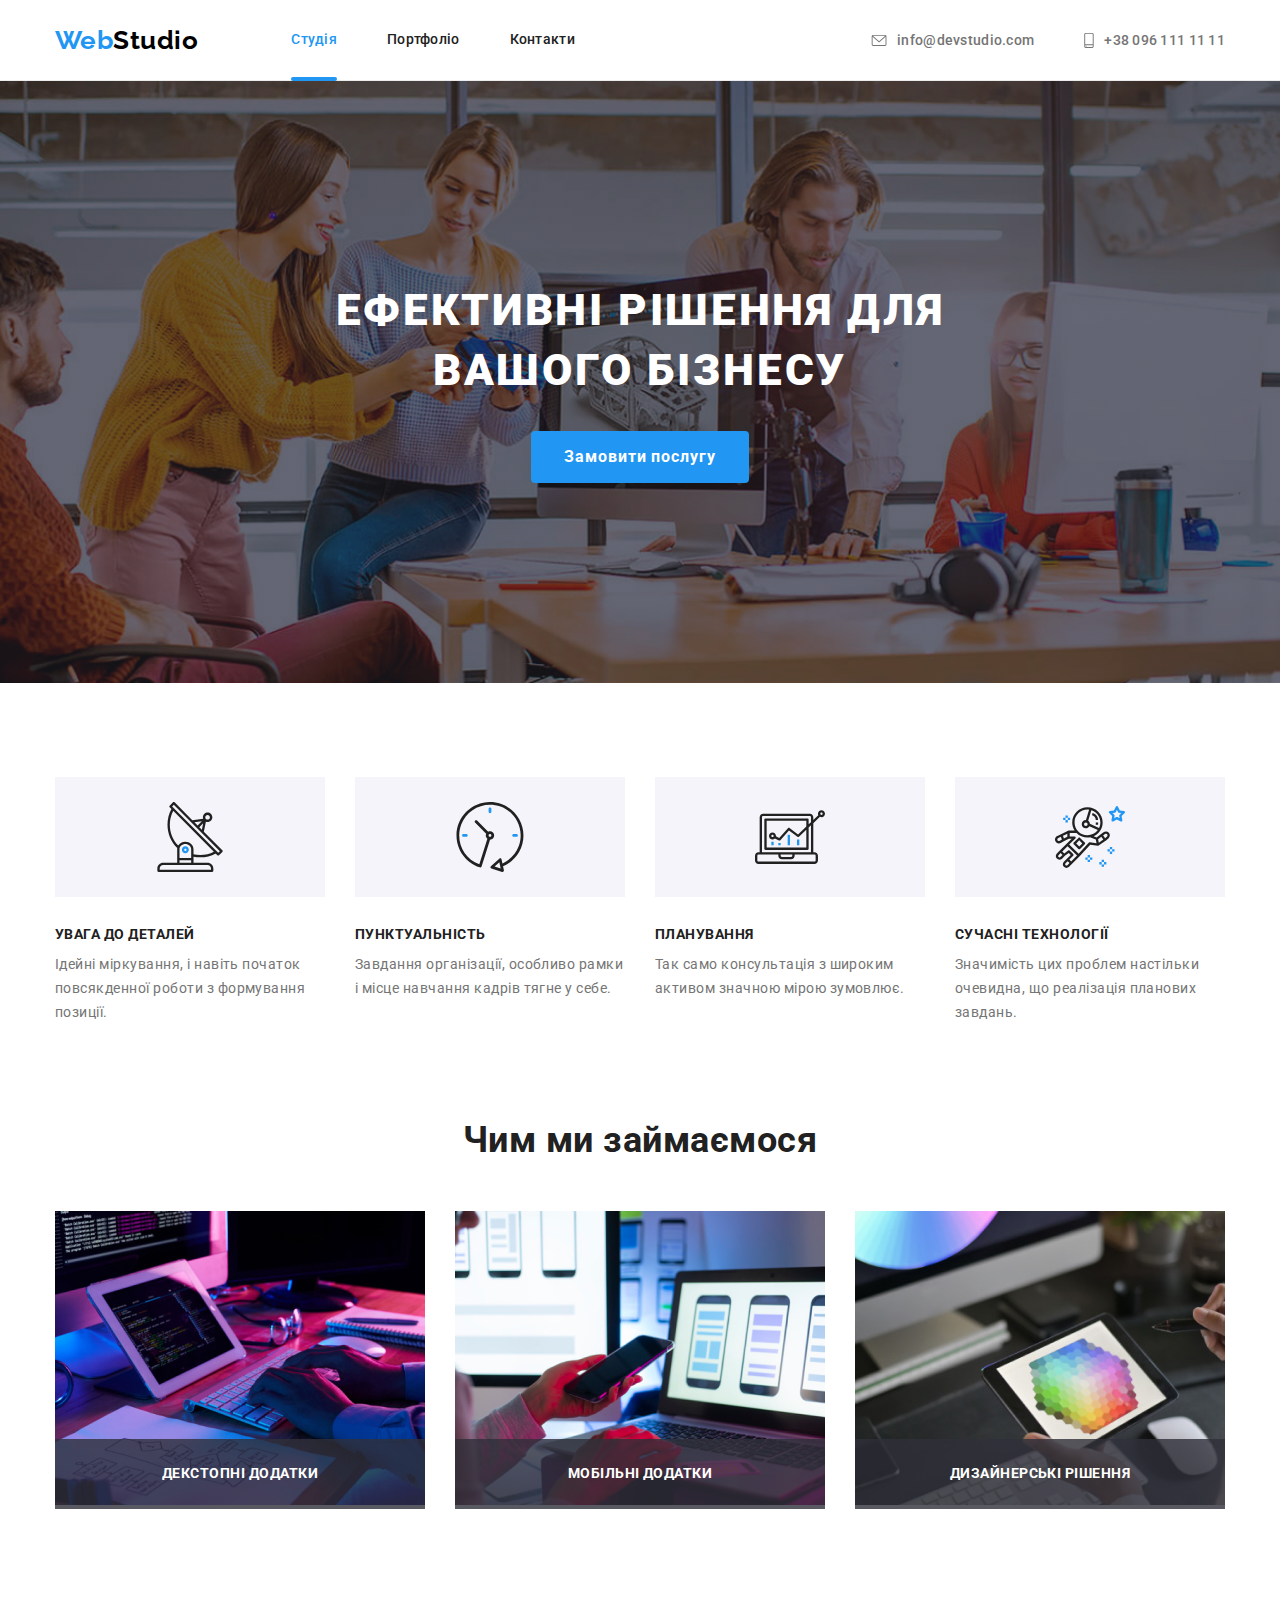
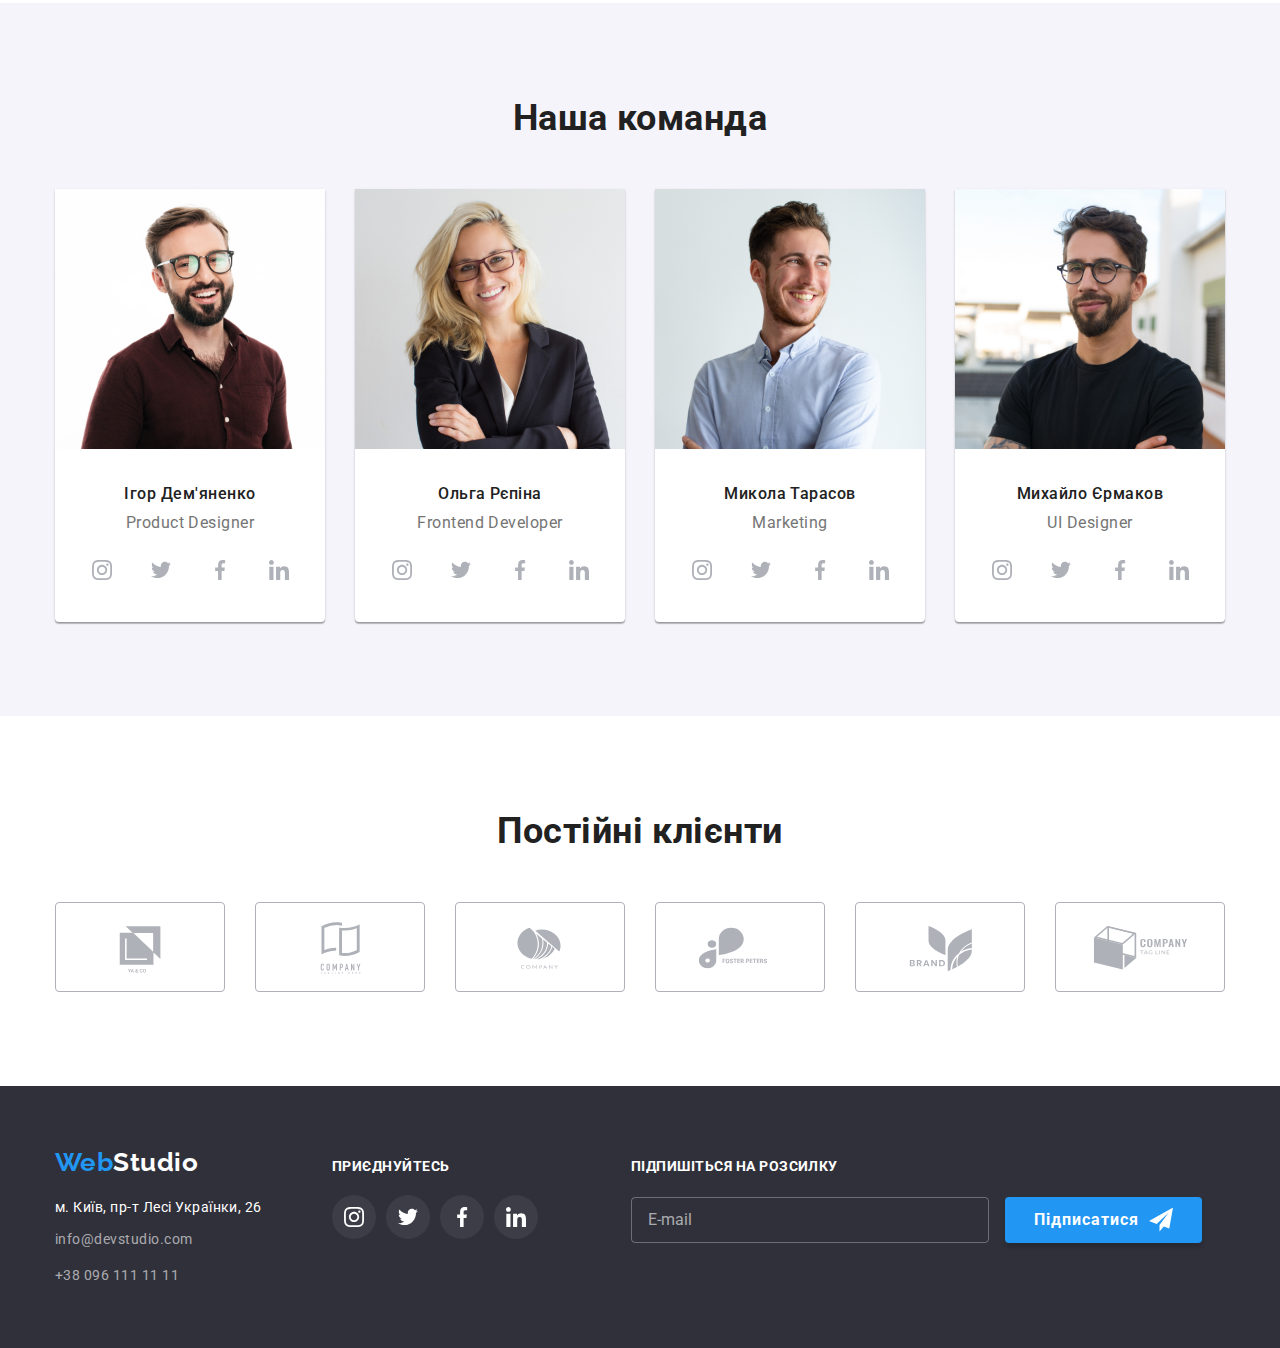
==== index.html @ 84b731de "Запушив" ====
<!DOCTYPE html>
<html lang="en">
<head>
    <meta charset="UTF-8">
    <meta http-equiv="X-UA-Compatible" content="IE=edge">
    <meta name="viewport" content="width=device-width, initial-scale=1.0">
    <title>Studio</title>
    <link 
        rel="preconnect" 
        href="https://fonts.googleapis.com" />
    <link 
        rel="preconnect" 
        href="https://fonts.gstatic.com" crossorigin />
    <link 
        href="https://fonts.googleapis.com/css2?family=Raleway:wght@700&family=Roboto:wght@400;500;700;900&display=swap"
        rel="stylesheet" />
    <link   
        rel="stylesheet" 
        href="https://cdnjs.cloudflare.com/ajax/libs/modern-normalize/1.1.0/modern-normalize.min.css" />
    <link 
        rel="stylesheet" 
        href="./css/styles.css" />
</head>
<body>
    <!--Шапка.-->
    <header class="header">
        <div class="container nav-flex">
            <nav class="header-nav">
                <a class="logo link" href="./index.html">Web<span class="logo-black">Studio</span></a>
                <ul class="header-nav-list list">
                    <li class="header-nav-item">
                        <a class="header-nav-link link current" href="./index.html">Студія</a>
                    </li>
                    <li class="header-nav-item">
                        <a class="header-nav-link link" href="./portfolio.html">Портфоліо</a>
                    </li>
                    <li class="header-nav-item">
                        <a class="header-nav-link link" href="#">Контакти</a>
                    </li>
                </ul>
            </nav>
            <ul class="header-contact-list list">
                <li class="header-contact-item">
                    <a class="header-contact-link link" href="mailto:info@devstudio.com">
                        <svg class="contact-icon" width="16" height="12">
                            <use href="./images/symbol-defs.svg#icon-envelope"></use>
                        </svg>
                        info@devstudio.com
                    </a>
                </li>
                <li class="header-contact-item">
                    <a class="header-contact-link link" href="tel:+380961111111">
                        <svg class="contact-icon" width="10" height="16">
                            <use href="./images/symbol-defs.svg#icon-smartphone"></use>
                        </svg>
                        +38 096 111 11 11
                    </a>
                </li>
            </ul>
        </div>
    </header>
        <!-- Основний контент -->
    <main>
        <!-- Ефект -->
        <section class="effect">
            <div class="container">
                <h1 class="effect-title">Ефективні рішення для вашого бізнесу</h1>
                <button class="effect-btn" type="button" data-modal-open>Замовити послугу</button>
            </div>
        </section>
        <!-- Наші переваги -->
        <section class="features-section">
            <div class="container">
                <h2 class="" hidden>Наші переваги</h2>
                <ul class="features-list list">
                    <li class='features-item'>
                        <div class="features-icon-fon">
                            <svg class="features-icon" width="70" height="70">
                                <use href="./images/symbol-defs.svg#icon-antenna"></use>
                            </svg>
                        </div>
                        <h3 class="features-title">УВАГА ДО ДЕТАЛЕЙ</h3>
                        <p class="features-text">Ідейні міркування, і навіть початок повсякденної роботи з формування позиції.</p>
                    </li>
                    <li class='features-item'>
                        <div class="features-icon-fon">
                            <svg class="features-icon" width="70" height="70">
                                <use href="./images/symbol-defs.svg#icon-clock"></use>
                            </svg>
                        </div>
                        <h3 class="features-title">ПУНКТУАЛЬНІСТЬ</h3>
                        <p class="features-text">Завдання організації, особливо рамки і місце навчання кадрів тягне у себе.</p>
                    </li>
                    <li class='features-item'>
                        <div class="features-icon-fon">
                            <svg class="features-icon" width="70" height="70">
                                <use href="./images/symbol-defs.svg#icon-diagram"></use>
                            </svg>
                        </div>
                        <h3 class="features-title">ПЛАНУВАННЯ</h3>
                        <p class="features-text">Так само консультація з широким активом значною мірою зумовлює.</p>
                    </li>
                    <li class='features-item'>
                        <div class="features-icon-fon">
                            <svg class="features-icon" width="70" height="70">
                                <use href="./images/symbol-defs.svg#icon-astronaut"></use>
                            </svg>
                        </div>
                        <h3 class="features-title">СУЧАСНІ ТЕХНОЛОГІЇ</h3>
                        <p class="features-text">Значимість цих проблем настільки очевидна, що реалізація планових завдань.</p>
                    </li>
                </ul>
            </div>
        </section>
        <!-- Чим ми займаємось -->
        <section class="work-section">
            <div class="container">
                <h2 class="section-title">Чим ми займаємося</h2>
                <ul class="work-list list">
                    <li class="work-item">
                        <img src="images/1.jpg" alt="Людина кодить" width="370" height="294" />
                        <p class="work-text">Декстопні додатки</p>
                    </li>
                    <li class="work-item">
                        <img src="images/2.jpg" alt="Людина працює одночасно на телефоні і ноутбуці" width="370" height="294" />
                        <p class="work-text">Мобільні додатки</p>
                    </li>
                    <li class="work-item">
                        <img src="images/3.jpg" alt="Людина обирає колір на планшеті" width="370" height="294" />
                        <p class="work-text">Дизайнерські рішення</p>
                    </li>
                </ul>
            </div>    
        </section>
        <!-- Команда -->
        <section class="team-section">
            <div class="container">
                <h2 class="section-title">Наша команда</h2>
                <ul class="team-list list">
                    <li class="team-item">
                        <img src="images/4.jpg" alt="Ігор Дем'яненко" width="270" height="260" /> 
                        <div class="team-workers">    
                            <h3 class="team-worker">Ігор Дем'яненко</h3>
                            <p class="team-profession">Product Designer</p>
                            <ul class="team-social-list list">
                                <li class="team-social-item">
                                    <a class="team-social-link link" href="">
                                        <svg class="team-social-icon" width="20" height="20">
                                            <use href="./images/symbol-defs.svg#icon-instagram"></use>
                                        </svg>
                                    </a>
                                </li>
                             
                                <li class="team-social-item">
                                    <a class="team-social-link link" href="">
                                        <svg class="team-social-icon" width="20" height="20">
                                            <use href="./images/symbol-defs.svg#icon-twitter"></use>
                                        </svg>
                                    </a>
                                </li>
                            
                                <li class="team-social-item">
                                    <a class="team-social-link link" href="">
                                        <svg class="team-social-icon" width="20" height="20">
                                            <use href="./images/symbol-defs.svg#icon-facebook"></use>
                                        </svg>
                                    </a>
                                </li>
                            
                                <li class="team-social-item">
                                    <a class="team-social-link link" href="">
                                        <svg class="team-social-icon" width="20" height="20">
                                            <use href="./images/symbol-defs.svg#icon-linkedin"></use>
                                        </svg>
                                    </a>
                                </li>
                            </ul>
                        </div>
                    </li>
                    <li class="team-item">
                        <img src="images/5.jpg" alt="Ольга Рєпіна" width="270" height="260" /> 
                        <div class="team-workers">
                            <h3 class="team-worker">Ольга Рєпіна</h3>
                            <p class="team-profession">Frontend Developer</p>
                            <ul class="team-social-list list">
                                <li class="team-social-item">
                                    <a class="team-social-link link" href="">
                                        <svg class="team-social-icon" width="20" height="20">
                                            <use href="./images/symbol-defs.svg#icon-instagram"></use>
                                        </svg>
                                    </a>
                                </li>
                            
                                <li class="team-social-item">
                                    <a class="team-social-link link" href="">
                                        <svg class="team-social-icon" width="20" height="20">
                                            <use href="./images/symbol-defs.svg#icon-twitter"></use>
                                        </svg>
                                    </a>
                                </li>
                            
                                <li class="team-social-item">
                                    <a class="team-social-link link" href="">
                                        <svg class="team-social-icon" width="20" height="20">
                                            <use href="./images/symbol-defs.svg#icon-facebook"></use>
                                        </svg>
                                    </a>
                                </li>
                            
                                <li class="team-social-item">
                                    <a class="team-social-link link" href="">
                                        <svg class="team-social-icon" width="20" height="20">
                                            <use href="./images/symbol-defs.svg#icon-linkedin"></use>
                                        </svg>
                                    </a>
                                </li>
                            </ul>
                        </div>
                    </li>
                    <li class="team-item">
                        <img src="images/6.jpg" alt="Микола Тарасов" width="270" height="260" /> 
                        <div class="team-workers">
                            <h3 class="team-worker">Микола Тарасов</h3>
                            <p class="team-profession">Marketing</p>
                            <ul class="team-social-list list">
                                <li class="team-social-item">
                                    <a class="team-social-link link" href="">
                                        <svg class="team-social-icon" width="20" height="20">
                                            <use href="./images/symbol-defs.svg#icon-instagram"></use>
                                        </svg>
                                    </a>
                                </li>
                            
                                <li class="team-social-item">
                                    <a class="team-social-link link" href="">
                                        <svg class="team-social-icon" width="20" height="20">
                                            <use href="./images/symbol-defs.svg#icon-twitter"></use>
                                        </svg>
                                    </a>
                                </li>
                            
                                <li class="team-social-item">
                                    <a class="team-social-link link" href="">
                                        <svg class="team-social-icon" width="20" height="20">
                                            <use href="./images/symbol-defs.svg#icon-facebook"></use>
                                        </svg>
                                    </a>
                                </li>
                            
                                <li class="team-social-item">
                                    <a class="team-social-link link" href="">
                                        <svg class="team-social-icon" width="20" height="20">
                                            <use href="./images/symbol-defs.svg#icon-linkedin"></use>
                                        </svg>
                                    </a>
                                </li>
                            </ul>
                        </div>
                    </li>
                    <li class="team-item">
                        <img src="images/7.jpg" alt="Михайло Єрмаков" width="270" height="260" /> 
                        <div class="team-workers">
                            <h3 class="team-worker">Михайло Єрмаков</h3>
                            <p class="team-profession">UI Designer</p>
                            <ul class="team-social-list list">
                                <li class="team-social-item">
                                    <a class="team-social-link link" href="">
                                        <svg class="team-social-icon" width="20" height="20">
                                            <use href="./images/symbol-defs.svg#icon-instagram"></use>
                                        </svg>
                                    </a>
                                </li>
                            
                                <li class="team-social-item">
                                    <a class="team-social-link link" href="">
                                        <svg class="team-social-icon" width="20" height="20">
                                            <use href="./images/symbol-defs.svg#icon-twitter"></use>
                                        </svg>
                                    </a>
                                </li>
                            
                                <li class="team-social-item">
                                    <a class="team-social-link link" href="">
                                        <svg class="team-social-icon" width="20" height="20">
                                            <use href="./images/symbol-defs.svg#icon-facebook"></use>
                                        </svg>
                                    </a>
                                </li>
                            
                                <li class="team-social-item">
                                    <a class="team-social-link link" href="">
                                        <svg class="team-social-icon" width="20" height="20">
                                            <use href="./images/symbol-defs.svg#icon-linkedin"></use>
                                        </svg>
                                    </a>
                                </li>
                            </ul>
                        </div>
                        
                    </li>        
                </ul>
            </div>    
        </section>
        <!-- Клієнти-->
        <section class="client-section">
            <div class="container">
                <h2 class="client-title">Постійні клієнти</h2>
                <ul class="client-list list">
                    <li class="client-item">
                        <a class="client-link link" href="">
                            <svg class="client-icon" width="106" height="60">
                                <use href="./images/symbol-defs.svg#icon-client-1"></use>
                            </svg>
                        </a>
                    </li>
        
                    <li class="client-item">
                        <a class="client-link link" href="">
                            <svg class="client-icon" width="106" height="60">
                                <use href="./images/symbol-defs.svg#icon-Client-2"></use>
                            </svg>
                        </a>
                    </li>
        
                    <li class="client-item">
                        <a class="client-link link" href="">
                            <svg class="client-icon" width="106" height="60">
                                <use href="./images/symbol-defs.svg#icon-Client-3"></use>
                            </svg>
                        </a>
                    </li>
        
                    <li class="client-item">
                        <a class="client-link link" href="">
                            <svg class="client-icon" width="106" height="60">
                                <use href="./images/symbol-defs.svg#icon-Client-4"></use>
                            </svg>
                        </a>
                    </li>
        
                    <li class="client-item">
                        <a class="client-link link" href="">
                            <svg class="client-icon" width="106" height="60">
                                <use href="./images/symbol-defs.svg#icon-Client-5"></use>
                            </svg>
                        </a>
                    </li>
        
                    <li class="client-item">
                        <a class="client-link link" href="">
                            <svg class="client-icon" width="106" height="60">
                                <use href="./images/symbol-defs.svg#icon-Client-6"></use>
                            </svg>
                        </a>
                    </li>
                </ul>
            </div>
        </section>
    </main> 
    <!-- Футер -->
    <footer class="footer">
        <div class="container">
            <div class="footer-flex">
                <div class="footer-contacts-flex">
                    <a class="logo link" href="./index.html">
                    Web<span class="logo-white">Studio</span></a>
                    <!-- Список контактів -->
                    <address class="footer-contact">
                        <ul class="footer-contact-list list">
                            <li class="footer-contact-item"><a class="footer-contact-info adress link" href="https://goo.gl/maps/CdvJLRiEL6Q8Smko8" 
                                target="_blank" rel="noreferrer noopener">м. Київ, пр-т Лесі Українки, 26</a></li>
                            <li class="footer-contact-item"><a class="footer-contact-link link" href="mailto:info@devstudio.com">info@devstudio.com</a></li>
                            <li class="footer-contact-item"><a class="footer-contact-link link" href="tel:+380961111111">+38 096 111 11 11</a></li>
                        </ul>
                    </address>
                </div>
                <div class="footer-social-flex">
                    <p class="footer-social-text">Приєднуйтесь</p>
                    <ul class="footer-social-list list">
                        <li class="footer-social-item">
                            <a class="footer-social-link" href="">
                                <svg class="footer-social-icon" width="20" height="20">
                                    <use href="./images/symbol-defs.svg#icon-instagram"></use>
                                </svg>
                            </a>
                        </li>
        
                        <li class="footer-social-item">
                            <a class="footer-social-link" href="">
                                <svg class="footer-social-icon" width="20" height="20">
                                    <use href="./images/symbol-defs.svg#icon-twitter"></use>
                                </svg>
                            </a>
                        </li>
        
                        <li class="footer-social-item">
                            <a class="footer-social-link" href="">
                                <svg class="footer-social-icon" width="20" height="20">
                                    <use href="./images/symbol-defs.svg#icon-facebook"></use>
                                </svg>
                            </a>
                        </li>
        
                        <li class="footer-social-item">
                            <a class="footer-social-link" href="">
                                <svg class="footer-social-icon" width="20" height="20">
                                    <use href="./images/symbol-defs.svg#icon-linkedin"></use>
                                </svg>
                            </a>
                        </li>
                    </ul>
                </div>
                <div class="footer-submit">
                    <p class="footer-submit-text">Підпишіться на розсилку</p>
                    <div class="footer-submit-form">  
                    <label class="footer-submit-label" for="submit-mail"></label>
                    <input class="footer-submit-input" type="email" name="submit-mail" id="submit-mail" placeholder="E-mail">
                    <a class="link" href="#">
                    <button class="footer-submit-btn" type="submit">Підписатися</button>
                    </a>
                    </div>
                </div>
            </div>
        </div>
    </footer>
    <!-- Modal -->
    <div class="backdrop is-hidden" data-modal>
        <div class="modal">
            <button type="button" class="close-btn" data-modal-close>
                <svg class="modal-icon" width="11" height="11">
                    <use href="./images/symbol-defs.svg#icon-vector"></use>
                </svg>
            </button>
            <form class="form">
                <span class="form-title">Залиште свої дані, ми вам передзвонимо</span>
                <div class="form-field top-title">
                    <label class="form-label" for="name">Ім'я</label>
                    <input class="form-input" type="text" name="name" id="name">
                    <svg class="input-icon" width="12" height="12">
                        <use href="./images/symbol-defs.svg#icon-name"></use>
                    </svg>
                </div>
                <div class="form-field">
                    <label class="form-label" for="tel">Телефон</label>
                    <input class="form-input" type="tel" name="tel" id="tel">
                    <svg class="input-icon" width="12" height="12">
                        <use href="./images/symbol-defs.svg#icon-tel"></use>
                    </svg>
                </div>
                <div class="form-field">
                    <label class="form-label" for="email">Пошта</label>
                    <input class="form-input" type="email" name="email" id="email">
                    <svg class="input-icon" width="12" height="12">
                        <use href="./images/symbol-defs.svg#icon-mail"></use>
                    </svg>
                </div>
                <div class="form-field">
                    <label class="comment-label" for="comment">Коментар</label>
                    <textarea class="comment" name="comment" id="comment" rows="9" placeholder="Введіть текст"></textarea>
                </div>
                <div class="form-field-chek">
                    <label class="policy-label" for="policy">
                        <input class="form-checkbox" type="checkbox" name="policy" id="policy">
                        <span class="icon-chek"></span>
                        Погоджуюся з розсилкою та приймаю <a class="policy-link" href="">Умови договору</a>
                    </label>
                </div>
                    <button class="form-btn" type="submit" >Відправити</button>
            </form>
        </div>  
    </div>
    <script src="./js/modal.js"></script>
</body>
</html>
---- css/styles.css ----
:root {
    --primary-text-color: #212121;
    --secondary-text-color: #757575;
    --white-text-color: #ffffff;
    --accent-color: #2196f3;
    --black-logo-color: #000000;
    --white-background-color: #ffffff;
    --effect-background-color: #2f303a;
    --team-background-color: #f5f4fa;
}

body {
    font-family: "Roboto", sans-serif;
    letter-spacing: 0.03em;
    color: var(--primary-text-color);
}

/* Прибираємо крапочки в списках. */

.list {
    list-style: none;
}

/* Прибираємо підкреслення */

.link {
    text-decoration: none;
}

/* скидаємо margin and padding */
h1,
h2,
h3,
h4,
h5,
h6,
p,
ul {
    margin: 0;
    padding: 0;
}

.container {
    width: 1200px;
    margin-left: auto;
    margin-right: auto;
    padding-left: 15px;
    padding-right: 15px;
    box-sizing: border-box;
    /* outline: 2px solid red; */
}

/* logo */

.logo {
    font-family: "Raleway", sans-serif;
    font-weight: 700;
    font-size: 26px;
    line-height: 1.19;
    align-items: center;
    text-align: center;
    
    color: var(--accent-color);
}

.section-title {
    font-weight: 700;
    font-size: 36px;
    line-height: 1.17;
    text-align: center;

    color: var(--primary-text-color)
}

.footer-contact-link {
    font-style: normal;
    font-size: 14px;
    line-height: 1.71;

    color: var(--footer-text-color);

    transition: color 250ms cubic-bezier(0.4, 0, 0.2, 1);
}

.features-icon-fon {
    display: flex;
    width: 270px;
    height: 120px;
    align-items: center;
    justify-content: center;
    flex-direction: column;
    margin-bottom: 30px;

    background-color: var(--team-background-color);
}

/* Шапка */

.header {
    border-bottom: 1px solid #ececec;
}

.nav-flex {
    display: flex;
    align-items: center;
}

.header-nav {
    display: flex;
    align-items: center;
}

.header-nav-list {
    display: flex;
    margin-left: 93px;
}

.header-nav-item:not(:last-child) {
    margin-right: 50px;
}

.logo-black {
    color: var(--black-logo-color)
}

.header-nav-link {
    display: block;
    padding-top: 32px;
    padding-bottom: 32px;

    font-weight: 500;
    font-size: 14px;
    line-height: 1.14;
    letter-spacing: 0.02em;
    color: var(--primary-text-color);

    position: relative;

    transition: color 250ms cubic-bezier(0.4, 0, 0.2, 1);
}

.header-contact-list {
    display: flex;
    margin-left: auto;
}

.header-contact-item + .header-contact-item {
    margin-left: 50px;
}

.header-contact-link {
    display: inline-flex;
    padding: 32px 0px 32px;
    /* color: var(--secondary-text-color); */
    align-items: center;

    font-weight: 500;
    font-size: 14px;
    line-height: 16px;
    letter-spacing: 0.02em;
    color: var(--secondary-text-color);

    transition: color 250ms cubic-bezier(0.4, 0, 0.2, 1);
}

.contact-icon {
    margin-right: 10px;
    fill: currentColor;
}

.header-nav-link:hover,
.header-nav-link:focus,
.header-contact-link:hover,
.header-contact-link:focus {
    color: var(--accent-color);
}

.header-nav-link.current {
    color: var(--accent-color);
}

.header-nav-link.current::after {
    position: absolute;

    display: block;
    content: '';
    width: 100%;
    height: 4px;
    border-radius: 2px;
    bottom: -1px;

    background-color: var(--accent-color);
}

/* effect */

.effect {
    padding-top: 200px;
    padding-bottom: 200px;

    max-width: 1600px;
    margin-left: auto;
    margin-right: auto;

    background-image: linear-gradient(to right,
    rgba(47, 48, 58, 0.4),
    rgba(47, 48, 58, 0.4)),
    url(../images/people.jpg);
    background-color: var(--hero-background-color);
    background-repeat: no-repeat;
    background-position: center;
    background-size: cover;

    text-align: center;
}

.effect-title {
    margin-bottom: 30px;
    margin-left: auto;
    margin-right: auto;
    max-width: 696px;

    font-weight: 900;
    font-size: 44px;
    line-height: 1.36;
    text-align: center;
    letter-spacing: 0.06em;
    text-transform: uppercase;
    color: var(--white-text-color);
}

.effect-btn {
    display: inline-block;
    min-width: 200px;
    border-radius: 4px;
    border: 1px solid transparent;
    padding: 10px 32px;

    background-color: var(--accent-color);
    color: var(--white-text-color);

    font-family: "Roboto", sans-serif;
    font-weight: 700;
    font-size: 16px;
    line-height: 1.88;
    align-items: center;
    text-align: center;
    letter-spacing: 0.06em;
    cursor: pointer;

    transition: background-color 250ms cubic-bezier(0.4, 0, 0.2, 1),
        color 250ms cubic-bezier(0.4, 0, 0.2, 1);
}

/*
.effect-btn:hover,
.effect-btn:focus {
    background-color: var(--white-text-color);
    color: var(--accent-color);
}
*/

/* Наші переваги */

.features-section {
  padding-top: 94px;
  padding-bottom: 94px;
}

.features-list {
  display: flex;
}

.features-item:not(:last-child) {
  margin-right: 30px;
  max-width: 270px;
}

.features-icon {
  align-items: center;
}

.features-title {
  margin-bottom: 10px;

  font-weight: 700;
  font-size: 14px;
  line-height: 1.14;
  text-transform: uppercase;
}

.features-text {
  font-size: 14px;
  line-height: 1.71;

  color: var(--secondary-text-color);
}

/* ------------Чим ми займаємось-------------- */
.work-section {
    padding-bottom: 94px;
}

.work-list {
    display: flex;
}

.work-item:not(:last-child) {
    margin-right: 30px;
}

.section-title {
    margin-bottom: 50px;
}

.work-list {
    display: flex;
}

.work-item {
    position: relative;
}

.work-item:not(:last-child) {
    margin-right: 30px;
}

.work-text {
    width: 100%;
    position: absolute;
    bottom: 0;
    left: 0;


    padding: 27px 0px;

    font-weight: bold;
    font-size: 14px;
    line-height: 1.14;
    text-align: center;
    text-transform: uppercase;

    color: var(--white-text-color);
    background-color: rgba(47, 48, 58, 0.8);
    ;
}
/* Команда */

.team-section {
    padding-top: 94px;
    padding-bottom: 94px;

    background-color: var(--team-background-color);
}

.team-list {
    display: flex;
}

.team-item {
    margin-right: 30px;

    background-color: var(--white-background-color);

    box-shadow: 0px 1px 3px rgb(0 0 0 / 12%), 0px 1px 1px rgb(0 0 0 / 14%), 0px 2px 1px rgb(0 0 0 / 20%);
    border-radius: 0px 0px 4px 4px;
}

.team-workers {
    padding: 30px 0px;
}

.team-worker {
    font-weight: 500;
    font-size: 16px;
    line-height: 1.19;
    text-align: center;
}

.team-profession {
    margin-top: 10px;

    font-size: 16px;
    line-height: 1.19;
    text-align: center;
    color: var(--secondary-text-color);
}

.team-social-item {
    width: 44px;
    height: 44px;
}

.team-social-list {
    display: flex;
    justify-content: center;
    align-items: center;

    margin-top: 16px;
    list-style: none;

    gap: 15px;
}

.team-social-link {
    display: flex;
    justify-content: center;
    align-items: center;

    width: 44px;
    height: 44px;
    border-radius: 50%;

    color: #afb1b8;

    transition: background-color 250ms cubic-bezier(0.4, 0, 0.2, 1),
    color 250ms cubic-bezier(0.4, 0, 0.2, 1);
}

.team-social-link:hover,
.team-social-link:focus {
    color: #ffffff;
    background-color: var(--accent-color);
}

.team-social-icon {
    fill: currentColor;
}

/* ---------------Клієнти---------------- */

.client-section {
    padding-top: 94px;
    padding-bottom: 94px;
}

.client-title {
    margin-bottom: 50px;

    font-weight: 700;
    font-size: 36px;
    line-height: 1.17;
    text-align: center;
}

.client-list {
    display: flex;

    padding: 0;
    margin: 0;
    list-style: none;
    justify-content: space-between;
    align-items: center;
}

.client-item {
    width: 170px;
    height: 90px;

    transition: border-color 250ms cubic-bezier(0.4, 0, 0.2, 1),
    color 250ms cubic-bezier(0.4, 0, 0.2, 1);
}

.client-item:not(:last-child) {
    margin-right: 30px;
}

.client-link {
    display: block;

    width: 170px;
    height: 90px;
    
    border: 1px solid #afb1b8;
    color: #afb1b8;
    background-color: #fff;
    padding: 16px 32px;
    border-radius: 4px;

    transition: border-color 250ms cubic-bezier(0.4, 0, 0.2, 1),
    color 250ms cubic-bezier(0.4, 0, 0.2, 1);
    
}

.client-link:hover,
.client-link:focus {
    color: var(--accent-color);
    border-color: var(--accent-color);
}

.client-icon {
    fill: currentColor;
}

.client-item:hover,
.client-item:focus {
    color: var(--accent-color);
    border-color: var(--accent-color);
}

/* Футер */

.footer {
    padding-top: 60px;
    padding-bottom: 60px;
    
    background-color: var(--effect-background-color);
}

.footer-flex {
    display: flex;
    margin: 0;
    padding: 0;
    list-style: none;
    align-items: baseline;
}

.footer-social-text {
    margin-bottom: 20px;
    font-weight: 700;
    font-size: 14px;
    line-height: 1.14;
    text-transform: uppercase;
    color: var(--white-text-color);
}

.footer-social-flex {
    margin-left: 70px;
    width: 206px;
}

.footer-social-list {
    display: flex;
    justify-content: space-between;
    align-items: center;

    padding: 0;
    margin-top: 0;
    list-style: none;
}

.footer-social-item {
    width: 44px;
    height: 44px;
}

.footer-social-link {
    display: flex;

    width: 44px;
    height: 44px;
    border-radius: 50%;

    justify-content: center;
    align-items: center;
    
    color: #ffffff;
    background-color: #ffffff10;

    transition: background-color 250ms cubic-bezier(0.4, 0, 0.2, 1),
    color 250ms cubic-bezier(0.4, 0, 0.2, 1);
}

.footer-social-link:hover,
.footer-social-link:focus {
    color: #ffffff;
    background-color: var(--accent-color);
}

.footer-social-icon {
    fill: currentColor;
}

.logo-white {
    color: var(--white-text-color);
}

.footer-contact-link {
    color: rgba(255, 255, 255, 0.6);
}

.footer-contact-info {
    color: var(--white-text-color);
    font-family: 'Roboto';
    font-style: normal;
    font-weight: 400;
    font-size: 14px;
    line-height: 16px;

    transition: background-color 250ms cubic-bezier(0.4, 0, 0.2, 1),
    color 250ms cubic-bezier(0.4, 0, 0.2, 1);
}

.footer-contact-link:hover,
.footer-contact-link:focus {
    color: var(--accent-color);
}

.footer-contact-info:hover,
.footer-contact-info:focus {
    color: var(--accent-color);
}

.footer-contact {
    margin-top: 20px;
}

.footer-contact-item {
    margin-top: 12px;
} 

.footer-submit {
    /* width: 570px; */
    margin-left: 93px;
    box-sizing: border-box;
}

.footer-submit-text {
    padding: 20px 0px 10px 0px;
    margin-bottom: 20px;
    font-weight: 700;
    font-size: 14px;
    line-height: 1.14px;
    text-transform: uppercase;

    color: var(--white-text-color);
}

.footer-submit-input {
    width: 358px;
    margin: 0;
    padding: 13px 16px;
    border-radius: 4px;
    box-sizing: border-box;

    border: 1px solid rgba(255, 255, 255, 0.3);
    background-color: var(--hero-background-color);
    color: var(--white-text-color);
}

.footer-submit-input::placeholder {
    font-size: 16px;
    line-height: 1.25;

    color: rgba(255, 255, 255, 0.6);
}

.footer-submit-btn {
    display: inline-flex;
    align-items: center;
    justify-content: center;

    border: none;
    margin: 0;
    padding: 8px 29px;
    border-radius: 4px;

    background-color: var(--accent-color);
    box-shadow: 0px 4px 4px rgba(0, 0, 0, 0.15);
    color: var(--white-text-color);

    font-family: 'Roboto';
    font-style: normal;
    font-weight: 700;
    font-size: 16px;
    line-height: 1.87;
    letter-spacing: 0.06em;

    cursor: pointer;
    min-height: 43px;
    margin-left: 12px;
}

.footer-submit-btn::after {
    content: '';
    display: inline-block;
    width: 24px;
    height: 24px;
    margin-left: 10px;

    background-position: center;
    background-repeat: no-repeat;
    background-image: url(../images/icon-send.svg);
}

/* Портфоліо */

.portfolio-section {
    padding-top: 94px;
    padding-bottom: 94px;
}

.portfolio-btn-list {
    display: flex;
    justify-content: center;
    margin-bottom: 50px;
}

.portfolio-btn-item {
    margin-right: 8px;
}

.portfolio-item .link:hover .portfolio-overlay,
.portfolio-item .link:focus .portfolio-overlay {
    transform: translateY(0);
}

.portfolio-description {
    position: relative;
    overflow: hidden;
}

.portfolio-overlay {
    position: absolute;

    display: inline-block;
    content: '';
    width: 100%;
    height: 100%;
    top: 0;
    left: 0;

    background-color: rgba(33, 150, 243, 0.9);

    transform: translateY(100%);
    transition: transform 250ms cubic-bezier(0.4, 0, 0.2, 1);
}

.portfolio-description-text {
    position: absolute;
    top: 0;
    left: 0;

    padding: 63px 24px;

    font-size: 18px;
    line-height: 1.56;

    color: var(--white-text-color);
}

.portfolio-btn {
    display: inline-block;
    min-width: 73px;
    border-radius: 4px;
    border: 1px solid transparent;
    padding: 6px 22px;

    font-family: "Roboto", sans-serif;
    font-weight: 500;
    font-size: 16px;
    line-height: 1.63;
    letter-spacing: 0.03em;
    text-align: center;
    background-color: var(--team-background-color);
    color: var(--primary-text-color);
    cursor: pointer;

    transition: background-color 250ms cubic-bezier(0.4, 0, 0.2, 1),
    color 250ms cubic-bezier(0.4, 0, 0.2, 1),
    box-shadow 250ms cubic-bezier(0.4, 0, 0.2, 1);
}

.portfolio-btn:hover,
.portfolio-btn:focus {
    background-color: var(--accent-color);
    color: var(--white-text-color);
    box-shadow: 0px 3px 1px rgba(0, 0, 0, 0.1), 0px 1px 2px rgba(0, 0, 0, 0.08),
        0px 2px 2px rgba(0, 0, 0, 0.12);
}

.portfolio-list {
    display: flex;
    flex-wrap: wrap;
    margin: -15px;
}

.portfolio-item {
    margin: 15px;

    transition: box-shadow 250ms cubic-bezier(0.4, 0, 0.2, 1);
}


.portfolio-item:hover,
.portfolio-item:focus {
    box-shadow: 0px 3px 1px rgba(0, 0, 0, 0.1), 0px 1px 2px rgba(0, 0, 0, 0.08),
    0px 2px 2px rgba(0, 0, 0, 0.12);
}

.portfolio-border {
    border: 1px solid #eeeeee;
    border-top: none;
    padding: 20px 24px;
}

.portfolio-list-title {
    font-weight: 700;
    font-size: 18px;
    line-height: 2;
    letter-spacing: 0.06em;

    color: var(--primary-text-color)
}

.portfolio-list-text {
    margin-top: 4px;

    font-size: 16px;
    line-height: 1.87;

    color: var(--secondary-text-color);
}

.images {
    display: block;
}

/* ----------------MODAL--------------------- */

.backdrop {
    position: fixed;

    display: flex;
    align-items: center;
    justify-content: center;

    width: 100vw;
    height: 100vh;

    background-color: rgba(0, 0, 0, 0.2);

    top: 0;
    transition: opacity 250ms cubic-bezier(0.4, 0, 0.2, 1), visibility 250ms cubic-bezier(0.4, 0, 0.2, 1);
}

.backdrop.is-hidden {
    opacity: 0;
    visibility: hidden;
    pointer-events: none;
}

.backdrop.is-hidden .modal {
    transform: scale(2);
}

.modal {
    width: 528px;
    min-height: 581px;
    background-color: #ffffff;

    position: relative;
    transform: scale(1);
    transition: transform 250ms cubic-bezier(0.4, 0, 0.2, 1);
}

.modal-icon {
    fill: var(--black-logo-color);
    transition: fill 250ms cubic-bezier(0.4, 0, 0.2, 1);
}

.close-btn {
    position: absolute;

    display: flex;
    align-items: center;
    justify-content: center;

    right: 8px;
    top: 8px;
    background-color: transparent;
    border-radius: 50%;
    width: 30px;
    height: 30px;
    border: 1px solid rgba(0, 0, 0, 0.1);

    cursor: pointer;
}

.close-btn:hover .modal-icon {
    fill: var(--accent-color)
}

.form {
    width: 528px;
    margin-left: auto;
    margin-right: auto;
    padding: 40px;
}

.form-title {
    font-weight: 700;
    font-size: 20px;
    line-height: 1.15;
    text-align: center;
    margin-left : 12px;
}

.top-title {
    margin-top: 12px;
}

.form-field {
    position: relative;
    display: flex;
    flex-direction: column;
    margin-bottom: 10px;
}

.form-label,
.comment-label {
    font-size: 12px;
    line-height: 1.17;
    letter-spacing: 0.01em;
    color: var(--secondary-text-color);
    margin-bottom: 4px;
}

.form-input {
    width: 100%;
    margin: 0;
    padding: 11px 42px;
    border: 1px solid rgba(33, 33, 33, 0.2);
    border-radius: 4px;
    

    transition: border-color 250ms cubic-bezier(0.4, 0, 0.2, 1);
}

.form-input:hover,
.form-input:focus {
    outline: none;
    border-color: var(--accent-color);
    cursor: pointer;
}

.input-icon {
    position: absolute;
    top: 50%;
    left: 15px;
    transform: translateY(25%);

    display: inline-block;
    width: 12px;
    height: 12px;

    transition: fill 250ms cubic-bezier(0.4, 0, 0.2, 1);
}

.form-input:hover~.input-icon,
.form-input:focus~.input-icon {
    fill: var(--accent-color)
}

textarea {
    resize: none;
    border: 1px solid rgba(33, 33, 33, 0.2);
    border-radius: 4px;
    padding: 12px 16px;
    font-size: 12px;
    line-height: 1.17;
    letter-spacing: 0.01em;
    height: 120px;

    transition: border-color 250ms cubic-bezier(0.4, 0, 0.2, 1);
}

textarea:hover,
textarea:focus {
    outline: none;
    border-color: var(--accent-color);
}

.comment::placeholder {
    font-size: 12px;
    line-height: 1.17;
    letter-spacing: 0.01em;
    color: rgba(117, 117, 117, 0, 5);
}

.comment:hover,
.comment:focus {
    cursor: pointer;
}

.form-field-chek {
    padding-left: 14px;
    margin-top: 25px;
    margin-bottom: 30px;
}

.icon-chek {
    display: inline-block;
    width: 16px;
    height: 15px;
    border: 2px solid #212121;
    border-radius: 2px;
    margin-right: 7px;
}

.form-checkbox {
    position: absolute;

    width: 1px;
    height: 1px;
    margin: -1px;
    padding: 0;

    overflow: hidden;
    border: 0;
    clip: rect(0 0 0 0);
}

.form-checkbox:checked+.icon-chek {
    background-image: url(../images/icon-check.svg);
    background-position: center;
    background-repeat: no-repeat;
    background-color: var(--accent-color);
    background-origin: border-box;
    border-color: var(--accent-color);
}

.policy-label {
    display: flex;
    align-items: center;
    font-size: 14px;
    line-height: 1.71;
    color: var(--secondary-text-color);
    cursor: pointer;
}

.policy-link {
    margin-left: 4px;
    color: rgba(33, 150, 243, 1);
}

.form-btn {
    display: flex;
    align-items: center;
    justify-content: center;

    margin: 0 auto;
    padding: 10px 56px;

    border: none;
    border-radius: 4px;
    text-align: center;
    text-decoration: none;
    font-family: 'Roboto';
    font-style: normal;
    font-weight: 700;
    font-size: 16px;
    line-height: 1.87;
    letter-spacing: 0.06em;
    cursor: pointer;

    background-color: var(--accent-color);
    box-shadow: 0px 4px 4px rgba(0, 0, 0, 0.15);
    color: var(--white-text-color);

    transition: background-color 250ms cubic-bezier(0.4, 0, 0.2, 1);
}

.form-btn:hover,
.form-btn:focus {
    background-color: #188CE8;
}
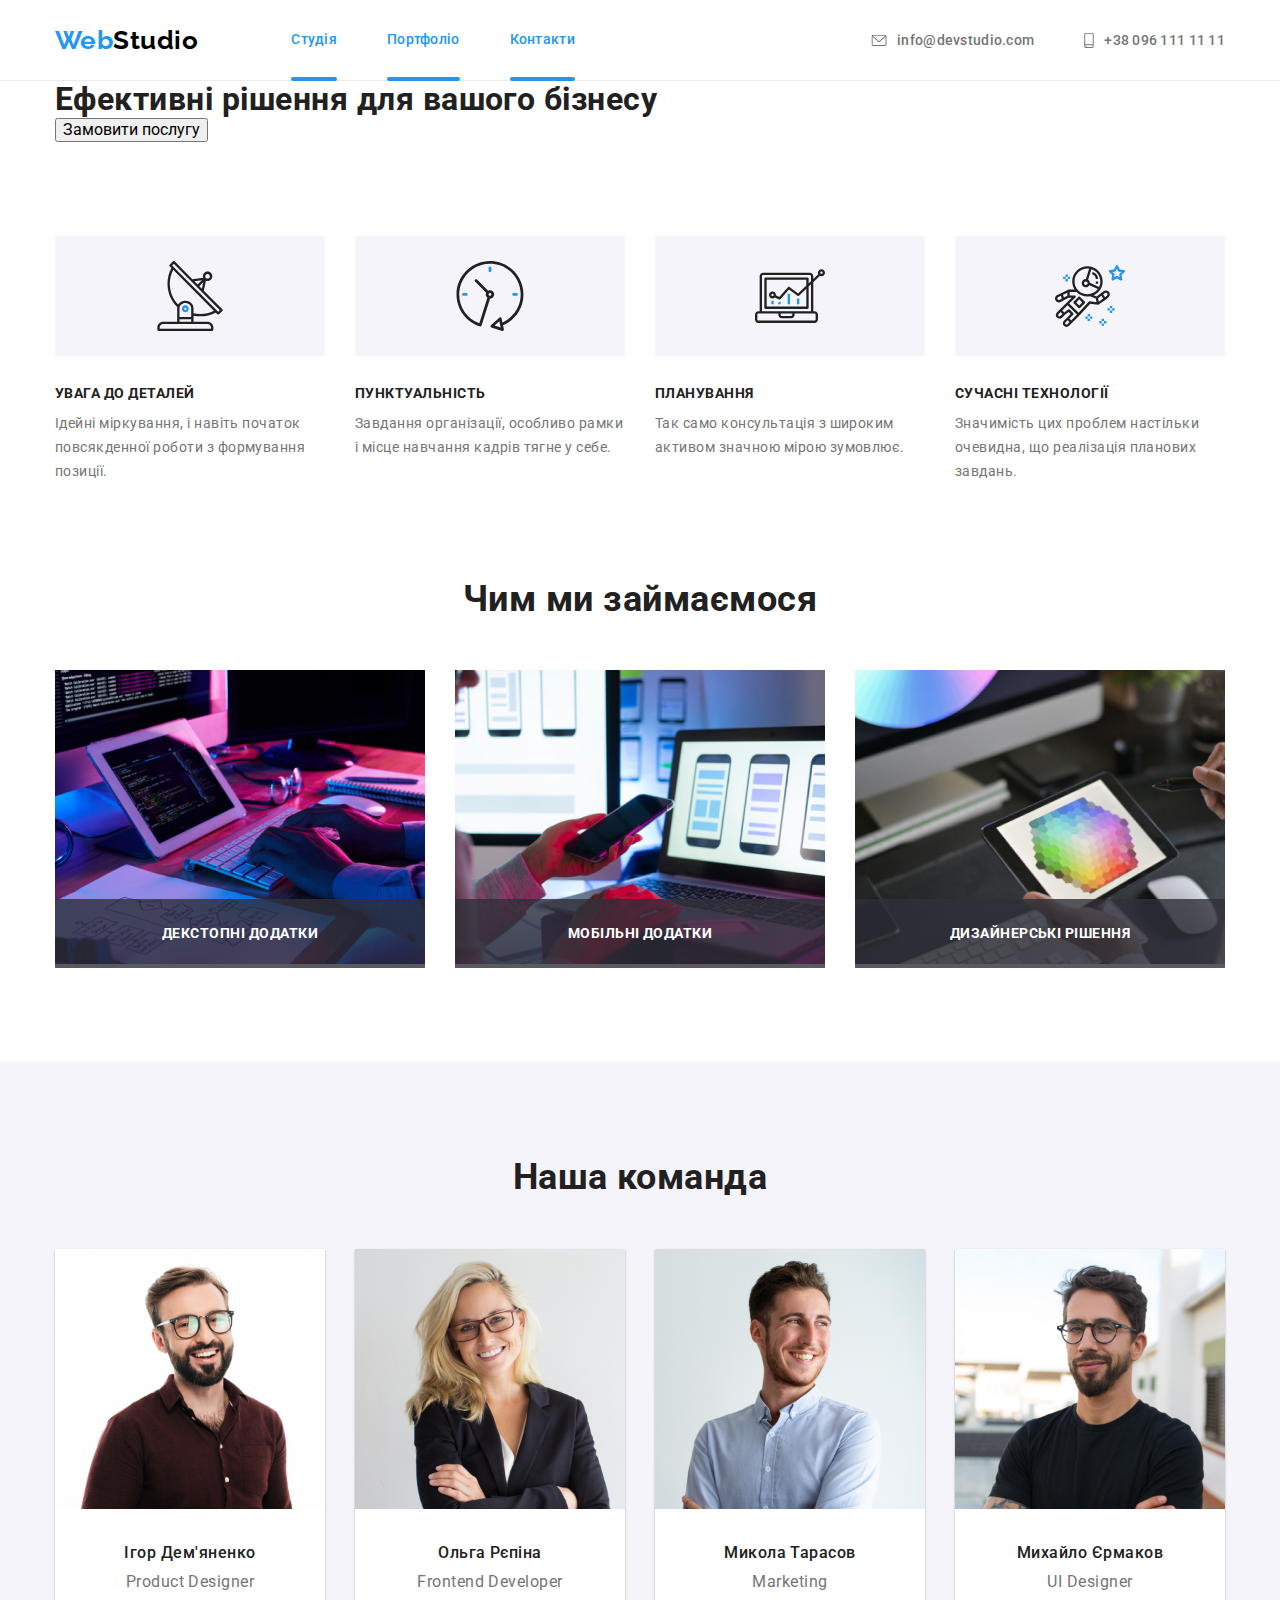
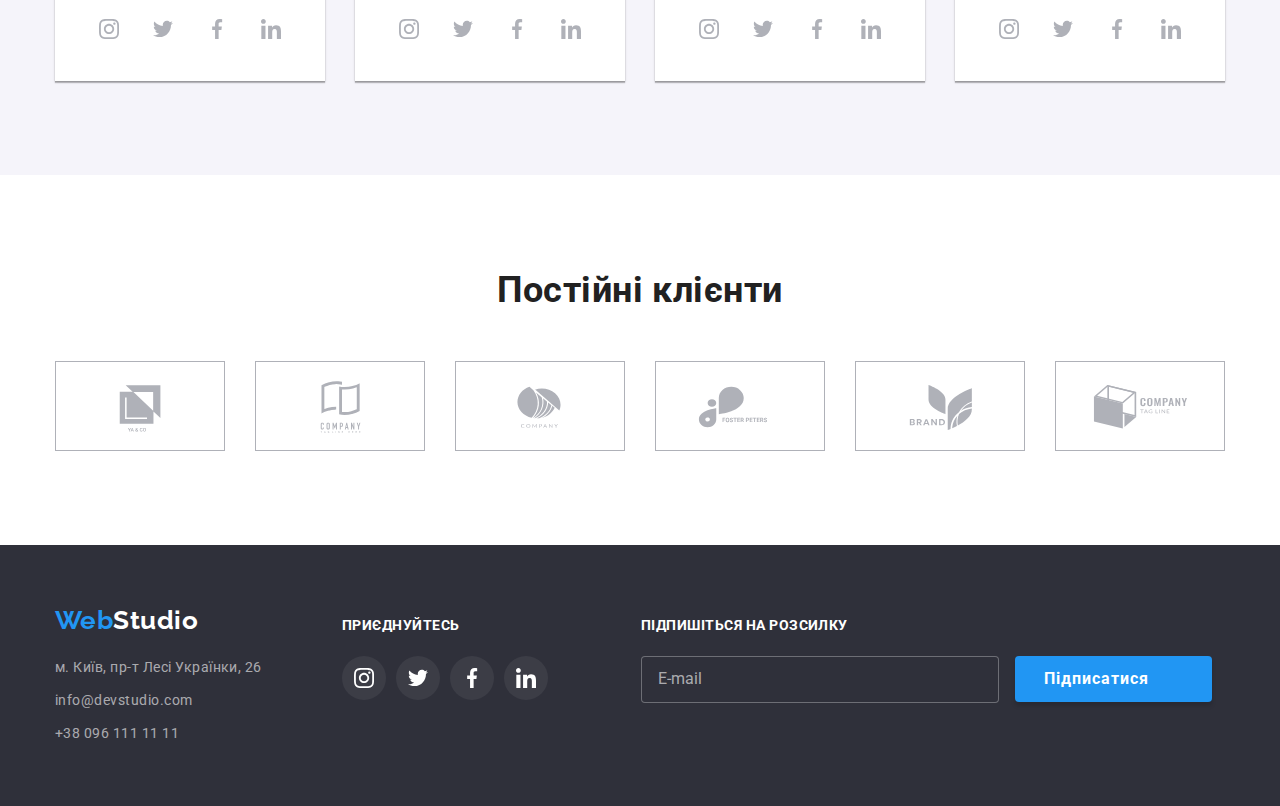
==== commit fd195fd0: "пуш" ====
--- a/index.html
+++ b/index.html
@@ -11,46 +11,46 @@
     <link 
         rel="preconnect" 
         href="https://fonts.gstatic.com" crossorigin />
-    <link 
-        href="https://fonts.googleapis.com/css2?family=Raleway:wght@700&family=Roboto:wght@400;500;700;900&display=swap"
-        rel="stylesheet" />
+    <link
+        rel="stylesheet"
+        href="https://fonts.googleapis.com/css2?family=Raleway:wght@700&family=Roboto:wght@400;500;700;900&display=swap" />
     <link   
         rel="stylesheet" 
         href="https://cdnjs.cloudflare.com/ajax/libs/modern-normalize/1.1.0/modern-normalize.min.css" />
     <link 
         rel="stylesheet" 
-        href="./css/styles.css" />
+        href="./css/main.min.css" />
 </head>
 <body>
     <!--Шапка.-->
     <header class="header">
-        <div class="container nav-flex">
-            <nav class="header-nav">
-                <a class="logo link" href="./index.html">Web<span class="logo-black">Studio</span></a>
-                <ul class="header-nav-list list">
-                    <li class="header-nav-item">
-                        <a class="header-nav-link link current" href="./index.html">Студія</a>
-                    </li>
-                    <li class="header-nav-item">
-                        <a class="header-nav-link link" href="./portfolio.html">Портфоліо</a>
-                    </li>
-                    <li class="header-nav-item">
-                        <a class="header-nav-link link" href="#">Контакти</a>
+        <div class="container header__section">
+            <nav class="header__nav">
+                <a class="header__logo logo link" href="./index.html">Web<span class="header__logo--black">Studio</span></a>
+                <ul class="nav list">
+                    <li class="nav__item">
+                        <a class="nav__link link nav__link--current" href="./index.html">Студія</a>
+                    </li>
+                    <li class="nav__item">
+                        <a class="nav__link link nav__link--current" href="./portfolio.html">Портфоліо</a>
+                    </li>
+                    <li class="nav__item">
+                        <a class="nav__link link nav__link--current" href="#">Контакти</a>
                     </li>
                 </ul>
             </nav>
-            <ul class="header-contact-list list">
-                <li class="header-contact-item">
-                    <a class="header-contact-link link" href="mailto:info@devstudio.com">
-                        <svg class="contact-icon" width="16" height="12">
+            <ul class="header-contact header-contack__list list">
+                <li class="header-contact__item">
+                    <a class="header-contact__link link" href="mailto:info@devstudio.com">
+                        <svg class="header-contact__icon" width="16" height="12">
                             <use href="./images/symbol-defs.svg#icon-envelope"></use>
                         </svg>
                         info@devstudio.com
                     </a>
                 </li>
-                <li class="header-contact-item">
-                    <a class="header-contact-link link" href="tel:+380961111111">
-                        <svg class="contact-icon" width="10" height="16">
+                <li class="header-contact__item">
+                    <a class="header-contact__link link" href="tel:+380961111111">
+                        <svg class="header-contact__icon" width="10" height="16">
                             <use href="./images/symbol-defs.svg#icon-smartphone"></use>
                         </svg>
                         +38 096 111 11 11
@@ -64,112 +64,112 @@
         <!-- Ефект -->
         <section class="effect">
             <div class="container">
-                <h1 class="effect-title">Ефективні рішення для вашого бізнесу</h1>
-                <button class="effect-btn" type="button" data-modal-open>Замовити послугу</button>
+                <h1 class="effect__title">Ефективні рішення для вашого бізнесу</h1>
+                <button class="effect__btn" type="button" data-modal-open>Замовити послугу</button>
             </div>
         </section>
         <!-- Наші переваги -->
-        <section class="features-section">
+        <section class="features">
             <div class="container">
-                <h2 class="" hidden>Наші переваги</h2>
+                <h2 class="visually-hidden">Наші переваги</h2>
                 <ul class="features-list list">
-                    <li class='features-item'>
-                        <div class="features-icon-fon">
-                            <svg class="features-icon" width="70" height="70">
+                    <li class="features-list__item">
+                        <div class="features-list__icon-fon">
+                            <svg class="features-list__icon" width="70" height="70">
                                 <use href="./images/symbol-defs.svg#icon-antenna"></use>
                             </svg>
                         </div>
-                        <h3 class="features-title">УВАГА ДО ДЕТАЛЕЙ</h3>
-                        <p class="features-text">Ідейні міркування, і навіть початок повсякденної роботи з формування позиції.</p>
-                    </li>
-                    <li class='features-item'>
-                        <div class="features-icon-fon">
-                            <svg class="features-icon" width="70" height="70">
+                        <h3 class="features-list__title">УВАГА ДО ДЕТАЛЕЙ</h3>
+                        <p class="features-list__text">Ідейні міркування, і навіть початок повсякденної роботи з формування позиції.</p>
+                    </li>
+                    <li class="features-list__item">
+                        <div class="features-list__icon-fon">
+                            <svg class="features-list__icon" width="70" height="70">
                                 <use href="./images/symbol-defs.svg#icon-clock"></use>
                             </svg>
                         </div>
-                        <h3 class="features-title">ПУНКТУАЛЬНІСТЬ</h3>
-                        <p class="features-text">Завдання організації, особливо рамки і місце навчання кадрів тягне у себе.</p>
-                    </li>
-                    <li class='features-item'>
-                        <div class="features-icon-fon">
-                            <svg class="features-icon" width="70" height="70">
+                        <h3 class="features-list__title">ПУНКТУАЛЬНІСТЬ</h3>
+                        <p class="features-list__text">Завдання організації, особливо рамки і місце навчання кадрів тягне у себе.</p>
+                    </li>
+                    <li class="features-list__item">
+                        <div class="features-list__icon-fon">
+                            <svg class="features-list__icon" width="70" height="70">
                                 <use href="./images/symbol-defs.svg#icon-diagram"></use>
                             </svg>
                         </div>
-                        <h3 class="features-title">ПЛАНУВАННЯ</h3>
-                        <p class="features-text">Так само консультація з широким активом значною мірою зумовлює.</p>
-                    </li>
-                    <li class='features-item'>
-                        <div class="features-icon-fon">
-                            <svg class="features-icon" width="70" height="70">
+                        <h3 class="features-list__title">ПЛАНУВАННЯ</h3>
+                        <p class="features-list__text">Так само консультація з широким активом значною мірою зумовлює.</p>
+                    </li>
+                    <li class="features-list__item">
+                        <div class="features-list__icon-fon">
+                            <svg class="features-list__icon" width="70" height="70">
                                 <use href="./images/symbol-defs.svg#icon-astronaut"></use>
                             </svg>
                         </div>
-                        <h3 class="features-title">СУЧАСНІ ТЕХНОЛОГІЇ</h3>
-                        <p class="features-text">Значимість цих проблем настільки очевидна, що реалізація планових завдань.</p>
+                        <h3 class="features-list__title">СУЧАСНІ ТЕХНОЛОГІЇ</h3>
+                        <p class="features-list__text">Значимість цих проблем настільки очевидна, що реалізація планових завдань.</p>
                     </li>
                 </ul>
             </div>
         </section>
         <!-- Чим ми займаємось -->
-        <section class="work-section">
+        <section class="work">
             <div class="container">
-                <h2 class="section-title">Чим ми займаємося</h2>
+                <h2 class="work__title section-title">Чим ми займаємося</h2>
                 <ul class="work-list list">
-                    <li class="work-item">
+                    <li class="work-list__item">
                         <img src="images/1.jpg" alt="Людина кодить" width="370" height="294" />
-                        <p class="work-text">Декстопні додатки</p>
-                    </li>
-                    <li class="work-item">
+                        <p class="work-list__text">Декстопні додатки</p>
+                    </li>
+                    <li class="work-list__item">
                         <img src="images/2.jpg" alt="Людина працює одночасно на телефоні і ноутбуці" width="370" height="294" />
-                        <p class="work-text">Мобільні додатки</p>
-                    </li>
-                    <li class="work-item">
+                        <p class="work-list__text">Мобільні додатки</p>
+                    </li>
+                    <li class="work-list__item">
                         <img src="images/3.jpg" alt="Людина обирає колір на планшеті" width="370" height="294" />
-                        <p class="work-text">Дизайнерські рішення</p>
+                        <p class="work-list__text">Дизайнерські рішення</p>
                     </li>
                 </ul>
             </div>    
         </section>
         <!-- Команда -->
-        <section class="team-section">
+        <section class="team">
             <div class="container">
-                <h2 class="section-title">Наша команда</h2>
+                <h2 class="team__title section-title">Наша команда</h2>
                 <ul class="team-list list">
-                    <li class="team-item">
+                    <li class="team-list__item">
                         <img src="images/4.jpg" alt="Ігор Дем'яненко" width="270" height="260" /> 
-                        <div class="team-workers">    
-                            <h3 class="team-worker">Ігор Дем'яненко</h3>
-                            <p class="team-profession">Product Designer</p>
-                            <ul class="team-social-list list">
-                                <li class="team-social-item">
-                                    <a class="team-social-link link" href="">
-                                        <svg class="team-social-icon" width="20" height="20">
+                        <div class="team-list__workers">    
+                            <h3 class="team-list__worker">Ігор Дем'яненко</h3>
+                            <p class="team-list__profession">Product Designer</p>
+                            <ul class="team-list__social-list list">
+                                <li class="team-list__social-item">
+                                    <a class="team-list__social-link link" href="">
+                                        <svg class="team-list__social-icon" width="20" height="20">
                                             <use href="./images/symbol-defs.svg#icon-instagram"></use>
                                         </svg>
                                     </a>
                                 </li>
                              
-                                <li class="team-social-item">
-                                    <a class="team-social-link link" href="">
-                                        <svg class="team-social-icon" width="20" height="20">
+                                <li class="team-list__social-item">
+                                    <a class="team-list__social-link link" href="">
+                                        <svg class="team-list__social-icon" width="20" height="20">
                                             <use href="./images/symbol-defs.svg#icon-twitter"></use>
                                         </svg>
                                     </a>
                                 </li>
                             
-                                <li class="team-social-item">
-                                    <a class="team-social-link link" href="">
-                                        <svg class="team-social-icon" width="20" height="20">
+                                <li class="team-list__social-item">
+                                    <a class="team-list__social-link link" href="">
+                                        <svg class="team-list__social-icon" width="20" height="20">
                                             <use href="./images/symbol-defs.svg#icon-facebook"></use>
                                         </svg>
                                     </a>
                                 </li>
                             
-                                <li class="team-social-item">
-                                    <a class="team-social-link link" href="">
-                                        <svg class="team-social-icon" width="20" height="20">
+                                <li class="team-list__social-item">
+                                    <a class="team-list__social-link link" href="">
+                                        <svg class="team-list__social-icon" width="20" height="20">
                                             <use href="./images/symbol-defs.svg#icon-linkedin"></use>
                                         </svg>
                                     </a>
@@ -177,39 +177,39 @@
                             </ul>
                         </div>
                     </li>
-                    <li class="team-item">
+                    <li class="team-list__item">
                         <img src="images/5.jpg" alt="Ольга Рєпіна" width="270" height="260" /> 
-                        <div class="team-workers">
-                            <h3 class="team-worker">Ольга Рєпіна</h3>
-                            <p class="team-profession">Frontend Developer</p>
-                            <ul class="team-social-list list">
-                                <li class="team-social-item">
-                                    <a class="team-social-link link" href="">
-                                        <svg class="team-social-icon" width="20" height="20">
+                        <div class="team-list__workers">
+                            <h3 class="team-list__worker">Ольга Рєпіна</h3>
+                            <p class="team-list__profession">Frontend Developer</p>
+                            <ul class="team-list__social-list list">
+                                <li class="team-list__social-item">
+                                    <a class="team-list__social-link link" href="">
+                                        <svg class="team-list__social-icon" width="20" height="20">
                                             <use href="./images/symbol-defs.svg#icon-instagram"></use>
                                         </svg>
                                     </a>
                                 </li>
                             
-                                <li class="team-social-item">
-                                    <a class="team-social-link link" href="">
-                                        <svg class="team-social-icon" width="20" height="20">
+                                <li class="team-list__social-item">
+                                    <a class="team-list__social-link link" href="">
+                                        <svg class="team-list__social-icon" width="20" height="20">
                                             <use href="./images/symbol-defs.svg#icon-twitter"></use>
                                         </svg>
                                     </a>
                                 </li>
                             
-                                <li class="team-social-item">
-                                    <a class="team-social-link link" href="">
-                                        <svg class="team-social-icon" width="20" height="20">
+                                <li class="team-list__social-item">
+                                    <a class="team-list__social-link link" href="">
+                                        <svg class="team-list__social-icon" width="20" height="20">
                                             <use href="./images/symbol-defs.svg#icon-facebook"></use>
                                         </svg>
                                     </a>
                                 </li>
                             
-                                <li class="team-social-item">
-                                    <a class="team-social-link link" href="">
-                                        <svg class="team-social-icon" width="20" height="20">
+                                <li class="team-list__social-item">
+                                    <a class="team-list__social-link link" href="">
+                                        <svg class="team-list__social-icon" width="20" height="20">
                                             <use href="./images/symbol-defs.svg#icon-linkedin"></use>
                                         </svg>
                                     </a>
@@ -217,39 +217,39 @@
                             </ul>
                         </div>
                     </li>
-                    <li class="team-item">
+                    <li class="team-list__item">
                         <img src="images/6.jpg" alt="Микола Тарасов" width="270" height="260" /> 
-                        <div class="team-workers">
-                            <h3 class="team-worker">Микола Тарасов</h3>
-                            <p class="team-profession">Marketing</p>
-                            <ul class="team-social-list list">
-                                <li class="team-social-item">
-                                    <a class="team-social-link link" href="">
-                                        <svg class="team-social-icon" width="20" height="20">
+                        <div class="team-list__workers">
+                            <h3 class="team-list__worker">Микола Тарасов</h3>
+                            <p class="team-list__profession">Marketing</p>
+                            <ul class="team-list__social-list list">
+                                <li class="team-list__social-item">
+                                    <a class="team-list__social-link link" href="">
+                                        <svg class="team-list__social-icon" width="20" height="20">
                                             <use href="./images/symbol-defs.svg#icon-instagram"></use>
                                         </svg>
                                     </a>
                                 </li>
                             
-                                <li class="team-social-item">
-                                    <a class="team-social-link link" href="">
-                                        <svg class="team-social-icon" width="20" height="20">
+                                <li class="team-list__social-item">
+                                    <a class="team-list__social-link link" href="">
+                                        <svg class="team-list__social-icon" width="20" height="20">
                                             <use href="./images/symbol-defs.svg#icon-twitter"></use>
                                         </svg>
                                     </a>
                                 </li>
                             
-                                <li class="team-social-item">
-                                    <a class="team-social-link link" href="">
-                                        <svg class="team-social-icon" width="20" height="20">
+                                <li class="team-list__social-item">
+                                    <a class="team-list__social-link link" href="">
+                                        <svg class="team-list__social-icon" width="20" height="20">
                                             <use href="./images/symbol-defs.svg#icon-facebook"></use>
                                         </svg>
                                     </a>
                                 </li>
                             
-                                <li class="team-social-item">
-                                    <a class="team-social-link link" href="">
-                                        <svg class="team-social-icon" width="20" height="20">
+                                <li class="team-list__social-item">
+                                    <a class="team-list__social-link link" href="">
+                                        <svg class="team-list__social-icon" width="20" height="20">
                                             <use href="./images/symbol-defs.svg#icon-linkedin"></use>
                                         </svg>
                                     </a>
@@ -257,39 +257,39 @@
                             </ul>
                         </div>
                     </li>
-                    <li class="team-item">
+                    <li class="team-list__item">
                         <img src="images/7.jpg" alt="Михайло Єрмаков" width="270" height="260" /> 
-                        <div class="team-workers">
-                            <h3 class="team-worker">Михайло Єрмаков</h3>
-                            <p class="team-profession">UI Designer</p>
-                            <ul class="team-social-list list">
-                                <li class="team-social-item">
-                                    <a class="team-social-link link" href="">
-                                        <svg class="team-social-icon" width="20" height="20">
+                        <div class="team-list__workers">
+                            <h3 class="team-list__worker">Михайло Єрмаков</h3>
+                            <p class="team-list__profession">UI Designer</p>
+                            <ul class="team-list__social-list list">
+                                <li class="team-list__social-item">
+                                    <a class="team-list__social-link link" href="">
+                                        <svg class="team-list__social-icon" width="20" height="20">
                                             <use href="./images/symbol-defs.svg#icon-instagram"></use>
                                         </svg>
                                     </a>
                                 </li>
                             
-                                <li class="team-social-item">
-                                    <a class="team-social-link link" href="">
-                                        <svg class="team-social-icon" width="20" height="20">
+                                <li class="team-list__social-item">
+                                    <a class="team-list__social-link link" href="">
+                                        <svg class="team-list__social-icon" width="20" height="20">
                                             <use href="./images/symbol-defs.svg#icon-twitter"></use>
                                         </svg>
                                     </a>
                                 </li>
                             
-                                <li class="team-social-item">
-                                    <a class="team-social-link link" href="">
-                                        <svg class="team-social-icon" width="20" height="20">
+                                <li class="team-list__social-item">
+                                    <a class="team-list__social-link link" href="">
+                                        <svg class="team-list__social-icon" width="20" height="20">
                                             <use href="./images/symbol-defs.svg#icon-facebook"></use>
                                         </svg>
                                     </a>
                                 </li>
                             
-                                <li class="team-social-item">
-                                    <a class="team-social-link link" href="">
-                                        <svg class="team-social-icon" width="20" height="20">
+                                <li class="team-list__social-item">
+                                    <a class="team-list__social-link link" href="">
+                                        <svg class="team-list__social-icon" width="20" height="20">
                                             <use href="./images/symbol-defs.svg#icon-linkedin"></use>
                                         </svg>
                                     </a>
@@ -302,53 +302,53 @@
             </div>    
         </section>
         <!-- Клієнти-->
-        <section class="client-section">
+        <section class="client">
             <div class="container">
-                <h2 class="client-title">Постійні клієнти</h2>
-                <ul class="client-list list">
-                    <li class="client-item">
-                        <a class="client-link link" href="">
-                            <svg class="client-icon" width="106" height="60">
+                <h2 class="client__title">Постійні клієнти</h2>
+                <ul class="client__list customers list">
+                    <li class="customers__item">
+                        <a class="customers__link link" href="">
+                            <svg class="customers__icon" width="106" height="60">
                                 <use href="./images/symbol-defs.svg#icon-client-1"></use>
                             </svg>
                         </a>
                     </li>
         
-                    <li class="client-item">
-                        <a class="client-link link" href="">
-                            <svg class="client-icon" width="106" height="60">
+                    <li class="customers__item">
+                        <a class="customers__link link" href="">
+                            <svg class="customers__icon" width="106" height="60">
                                 <use href="./images/symbol-defs.svg#icon-Client-2"></use>
                             </svg>
                         </a>
                     </li>
         
-                    <li class="client-item">
-                        <a class="client-link link" href="">
-                            <svg class="client-icon" width="106" height="60">
+                    <li class="customers__item">
+                        <a class="customers__link link" href="">
+                            <svg class="customers__icon" width="106" height="60">
                                 <use href="./images/symbol-defs.svg#icon-Client-3"></use>
                             </svg>
                         </a>
                     </li>
         
-                    <li class="client-item">
-                        <a class="client-link link" href="">
-                            <svg class="client-icon" width="106" height="60">
+                    <li class="customers__item">
+                        <a class="customers__link link" href="">
+                            <svg class="customers__icon" width="106" height="60">
                                 <use href="./images/symbol-defs.svg#icon-Client-4"></use>
                             </svg>
                         </a>
                     </li>
         
-                    <li class="client-item">
-                        <a class="client-link link" href="">
-                            <svg class="client-icon" width="106" height="60">
+                    <li class="customers__item">
+                        <a class="customers__link link" href="">
+                            <svg class="customers__icon" width="106" height="60">
                                 <use href="./images/symbol-defs.svg#icon-Client-5"></use>
                             </svg>
                         </a>
                     </li>
         
-                    <li class="client-item">
-                        <a class="client-link link" href="">
-                            <svg class="client-icon" width="106" height="60">
+                    <li class="customers__item">
+                        <a class="customers__link link" href="">
+                            <svg class="customers__icon" width="106" height="60">
                                 <use href="./images/symbol-defs.svg#icon-Client-6"></use>
                             </svg>
                         </a>
@@ -360,50 +360,50 @@
     <!-- Футер -->
     <footer class="footer">
         <div class="container">
-            <div class="footer-flex">
-                <div class="footer-contacts-flex">
-                    <a class="logo link" href="./index.html">
-                    Web<span class="logo-white">Studio</span></a>
+            <div class="footer__flex">
+                <div class="footer__contacts-flex">
+                    <a class="footer__logo logo link" href="./index.html">
+                    Web<span class="footer__logo--white">Studio</span></a>
                     <!-- Список контактів -->
                     <address class="footer-contact">
-                        <ul class="footer-contact-list list">
-                            <li class="footer-contact-item"><a class="footer-contact-info adress link" href="https://goo.gl/maps/CdvJLRiEL6Q8Smko8" 
+                        <ul class="footer-contact__list list">
+                            <li class="footer-contact__item"><a class="footer-contact__link footer-contact__address link" href="https://goo.gl/maps/CdvJLRiEL6Q8Smko8" 
                                 target="_blank" rel="noreferrer noopener">м. Київ, пр-т Лесі Українки, 26</a></li>
-                            <li class="footer-contact-item"><a class="footer-contact-link link" href="mailto:info@devstudio.com">info@devstudio.com</a></li>
-                            <li class="footer-contact-item"><a class="footer-contact-link link" href="tel:+380961111111">+38 096 111 11 11</a></li>
+                            <li class="footer-contact__item"><a class="footer-contact__link link" href="mailto:info@devstudio.com">info@devstudio.com</a></li>
+                            <li class="footer-contact__item"><a class="footer-contact__link link" href="tel:+380961111111">+38 096 111 11 11</a></li>
                         </ul>
                     </address>
                 </div>
-                <div class="footer-social-flex">
-                    <p class="footer-social-text">Приєднуйтесь</p>
-                    <ul class="footer-social-list list">
-                        <li class="footer-social-item">
-                            <a class="footer-social-link" href="">
-                                <svg class="footer-social-icon" width="20" height="20">
+                <div class="social-section">
+                    <p class="social-section__text">Приєднуйтесь</p>
+                    <ul class="footer-list list">
+                        <li class="footer-list__item">
+                            <a class="footer-list__link" href="">
+                                <svg class="footer-list__icon" width="20" height="20">
                                     <use href="./images/symbol-defs.svg#icon-instagram"></use>
                                 </svg>
                             </a>
                         </li>
         
-                        <li class="footer-social-item">
-                            <a class="footer-social-link" href="">
-                                <svg class="footer-social-icon" width="20" height="20">
+                        <li class="footer-list__item">
+                            <a class="footer-list__link" href="">
+                                <svg class="footer-list__icon" width="20" height="20">
                                     <use href="./images/symbol-defs.svg#icon-twitter"></use>
                                 </svg>
                             </a>
                         </li>
         
-                        <li class="footer-social-item">
-                            <a class="footer-social-link" href="">
-                                <svg class="footer-social-icon" width="20" height="20">
+                        <li class="footer-list__item">
+                            <a class="footer-list__link" href="">
+                                <svg class="footer-list__icon" width="20" height="20">
                                     <use href="./images/symbol-defs.svg#icon-facebook"></use>
                                 </svg>
                             </a>
                         </li>
         
-                        <li class="footer-social-item">
-                            <a class="footer-social-link" href="">
-                                <svg class="footer-social-icon" width="20" height="20">
+                        <li class="footer-list__item">
+                            <a class="footer-list__link" href="">
+                                <svg class="footer-list__icon" width="20" height="20">
                                     <use href="./images/symbol-defs.svg#icon-linkedin"></use>
                                 </svg>
                             </a>
@@ -411,12 +411,12 @@
                     </ul>
                 </div>
                 <div class="footer-submit">
-                    <p class="footer-submit-text">Підпишіться на розсилку</p>
-                    <div class="footer-submit-form">  
-                    <label class="footer-submit-label" for="submit-mail"></label>
-                    <input class="footer-submit-input" type="email" name="submit-mail" id="submit-mail" placeholder="E-mail">
+                    <p class="footer-submit__text">Підпишіться на розсилку</p>
+                    <div class="footer-submit__form">  
+                    <label class="footer-submit__label" for="submit-mail"></label>
+                    <input class="footer-submit__input" type="email" name="submit-mail" id="submit-mail" placeholder="E-mail">
                     <a class="link" href="#">
-                    <button class="footer-submit-btn" type="submit">Підписатися</button>
+                    <button class="footer-submit__btn" type="submit">Підписатися</button>
                     </a>
                     </div>
                 </div>
--- a/css/main.min.css
+++ b/css/main.min.css
@@ -0,0 +1,2 @@
+:root{--primary-text-color: #212121;--secondary-text-color: #757575;--white-text-color: #ffffff;--accent-color: #2196f3;--black-logo-color: #000000;--footer-text-color: rgba(255, 255, 255, 0.6);--white-background-color: #ffffff;--hero-background-color: #2f303a;--team-background-color: #f5f4fa}body{font-family:"Roboto";letter-spacing:0.03em;background-color:var(--white-background-color);color:var(--primary-text-color)}.list{list-style:none}.link{text-decoration:none}h1,h2,h3,h4,h5,h6,p,ul{margin:0;padding:0}.container{width:1200px;margin-left:auto;margin-right:auto;padding-left:15px;padding-right:15px}.section-title{font-weight:700;font-size:36px;line-height:1.17;text-align:center;color:var(--primary-text-color)}.logo{font-family:"Raleway";font-weight:700;font-size:26px;line-height:1.19;align-items:center;text-align:center;color:var(--accent-color)}.visually-hidden{position:absolute;width:1px;height:1px;margin:-1px;padding:0;overflow:hidden;border:0;clip:rect(0 0 0 0)}.header{border-bottom:1px solid #ececec}.header__section{display:flex;align-items:center}.header__nav{display:flex;align-items:center}.header__logo{margin-right:93px}.header__logo--black{color:var(--black-logo-color)}.nav{display:flex}.nav__item:not(:last-child){margin-right:50px}.nav__link{display:block;padding-top:32px;padding-bottom:32px;font-weight:500;font-size:14px;line-height:1.14;letter-spacing:0.02em;color:var(--primary-text-color);position:relative;transition:color 250ms cubic-bezier(0.4, 0, 0.2, 1)}.nav__link:focus,.nav__link:hover{color:var(--accent-color)}.nav__link--current{color:var(--accent-color)}.nav__link--current::after{position:absolute;display:block;content:"";width:100%;height:4px;border-radius:2px;bottom:-1px;background-color:var(--accent-color)}.header-contact{display:flex}.header-contack__list{margin-left:auto}.header-contact__item+.header-contact__item{margin-left:50px}.header-contact__link{display:inline-flex;padding:32px 0px 32px;align-items:center;font-weight:500;font-size:14px;line-height:16px;letter-spacing:0.02em;color:var(--secondary-text-color);transition:color 250ms cubic-bezier(0.4, 0, 0.2, 1)}.header-contact__link:hover,.header-contact__link:focus{color:var(--accent-color)}.header-contact__icon{margin-right:10px;fill:currentColor}.hero{padding-top:200px;padding-bottom:200px;max-width:1600px;min-height:600px;margin-left:auto;margin-right:auto;background-image:linear-gradient(to right, rgba(47,48,58,0.4), rgba(47,48,58,0.4)),url(../images/hero.jpg);background-color:var(--hero-background-color);background-repeat:no-repeat;background-position:center;background-size:cover;text-align:center}.hero__title{margin-bottom:30px;margin-left:auto;margin-right:auto;max-width:696px;font-weight:900;font-size:44px;line-height:1.36;letter-spacing:0.06em;text-transform:uppercase;color:var(--white-text-color)}.hero__btn{display:inline-block;min-width:200px;border-radius:4px;border:1px solid transparent;padding:10px 32px;background-color:var(--accent-color);color:var(--white-text-color);font-family:"Roboto";font-weight:700;font-size:16px;line-height:1.88;align-items:center;text-align:center;letter-spacing:0.06em;cursor:pointer;transition:background-color 250ms cubic-bezier(0.4, 0, 0.2, 1),color 250ms cubic-bezier(0.4, 0, 0.2, 1)}.hero__btn:hover,.hero__btn:focus{background-color:var(--white-text-color);color:var(--accent-color)}.features{padding-top:94px;padding-bottom:94px}.features-list{display:flex}.features-list__item:not(:last-child){margin-right:30px;max-width:270px}.features-list__icon-fon{display:flex;width:270px;height:120px;align-items:center;justify-content:center;flex-direction:column;margin-bottom:30px;background-color:var(--team-background-color)}.features-list__icon{align-items:center}.features-list__title{margin-bottom:10px;font-weight:700;font-size:14px;line-height:1.14;text-transform:uppercase}.features-list__text{font-size:14px;line-height:1.71;color:var(--secondary-text-color)}.work{padding-bottom:94px}.work__title{margin-bottom:50px}.work-list{display:flex}.work-list__item{position:relative}.work-list__item:not(:last-child){margin-right:30px}.work-list__text{width:100%;position:absolute;bottom:0;left:0;padding:27px 0px;font-weight:bold;font-size:14px;line-height:1.14;text-align:center;text-transform:uppercase;color:var(--white-text-color);background-color:rgba(47,48,58,0.8)}.team{padding-top:94px;padding-bottom:94px;background-color:var(--team-background-color)}.team__title{margin-bottom:50px}.team-list{display:flex}.team-list__item{box-shadow:0px 1px 3px rgba(0,0,0,0.12),0px 1px 1px rgba(0,0,0,0.14),0px 2px 1px rgba(0,0,0,0.2);background-color:var(--white-background-color)}.team-list__item:not(:last-child){margin-right:30px}.team-list__workers{padding:30px 0px}.team-list__worker{font-weight:500;font-size:16px;line-height:1.19;text-align:center}.team-list__profession{margin-top:10px;font-size:16px;line-height:1.19;text-align:center;color:var(--secondary-text-color)}.team-list__social-list{display:flex;justify-content:space-between;align-items:center;padding:0px 32px;margin-top:16px;list-style:none}.team-list__social-item{width:44px;height:44px}.team-list__social-link{display:block;width:44px;height:44px;border-radius:50%;color:#afb1b8;background-color:#ffffff;transition:background-color 250ms cubic-bezier(0.4, 0, 0.2, 1),color 250ms cubic-bezier(0.4, 0, 0.2, 1)}.team-list__social-link:hover,.team-list__social-link:focus{color:#ffffff;background-color:var(--accent-color)}.team-list__social-icon{margin:12px 0px 0px 12px;fill:currentColor}.client{padding-top:94px;padding-bottom:94px}.client__title{margin-bottom:50px;font-weight:700;font-size:36px;line-height:1.17;text-align:center}.client__list{padding:0;margin:0;list-style:none;justify-content:space-between;align-items:center}.customers{display:flex}.customers__item{width:170px;height:90px;transition:border-color 250ms cubic-bezier(0.4, 0, 0.2, 1),color 250ms cubic-bezier(0.4, 0, 0.2, 1)}.customers__item:not(:last-child){margin-right:30px}.customers__item:focus,.customers__item:hover{color:var(--accent-color);border-color:var(--accent-color)}.customers__link{display:block;width:170px;height:90px;border:1px solid #afb1b8;color:#afb1b8;background-color:#fff;padding:16px 32px;transition:border-color 250ms cubic-bezier(0.4, 0, 0.2, 1),color 250ms cubic-bezier(0.4, 0, 0.2, 1)}.customers__link:focus,.customers__link:hover{color:var(--accent-color);border-color:var(--accent-color)}.customers__icon{fill:currentColor}.footer{padding-top:60px;padding-bottom:60px;background-color:var(--hero-background-color)}.footer__flex{display:flex;margin:0;padding:0;list-style:none}.footer__logo--white{color:var(--white-text-color)}.footer-contact{margin-top:20px}.footer-contact__address{color:var(--white-text-color)}.footer-contact__item{margin-top:9px}.footer-contact__link{font-style:normal;font-size:14px;line-height:1.71;color:var(--footer-text-color);transition:color 250ms cubic-bezier(0.4, 0, 0.2, 1)}.footer-contact__link:hover,.footer-contact__link:focus{color:var(--accent-color)}.social-section{margin-left:80px;width:206px}.social-section__text{padding:20px 0px 10px 0px;margin-bottom:20px;font-weight:700;font-size:14px;line-height:1.14px;text-transform:uppercase;color:var(--white-text-color)}.footer-list{display:flex;justify-content:space-between;align-items:center;padding:0;margin-top:0;list-style:none}.footer-list__item{width:44px;height:44px}.footer-list__link{display:block;width:44px;height:44px;border-radius:50%;color:#ffffff;background-color:#ffffff10;transition:background-color 250ms cubic-bezier(0.4, 0, 0.2, 1),color 250ms cubic-bezier(0.4, 0, 0.2, 1)}.footer-list__link:hover,.footer-list__link:focus{color:#ffffff;background-color:var(--accent-color)}.footer-list__icon{margin:12px 0px 0px 12px;fill:currentColor}.footer-submit{margin-left:93px}.footer-submit__text{padding:20px 0px 10px 0px;margin-bottom:20px;font-weight:700;font-size:14px;line-height:1.14px;text-transform:uppercase;color:var(--white-text-color)}.footer-submit__input{width:358px;margin:0;padding:13px 16px;border-radius:4px;border:1px solid rgba(255,255,255,0.3);background-color:var(--hero-background-color);color:var(--white-text-color)}.footer-submit__input::placeholder{font-size:16px;line-height:1.25;color:rgba(255,255,255,0.6)}.footer-submit__btn{display:inline-flex;align-items:center;justify-content:center;border:none;margin:0;padding:8px 29px;border-radius:4px;background-color:var(--accent-color);box-shadow:0px 4px 4px rgba(0,0,0,0.15);color:var(--white-text-color);font-family:"Roboto";font-style:normal;font-weight:700;font-size:16px;line-height:1.87;letter-spacing:0.06em;cursor:pointer;min-height:43px;margin-left:12px}.footer-submit__btn::after{content:"";display:inline-block;width:24px;height:20px;margin-left:10px;background-image:url(../images/send.svg)}.portfolio-section{padding-top:94px;padding-bottom:94px}.portfolio-btn-list{display:flex;justify-content:center;margin-bottom:50px}.portfolio-btn-item:not(:last-child){margin-right:8px}.portfolio-item:hover .portfolio-overlay{transform:translateY(0)}.portfolio-description{position:relative;overflow:hidden}.portfolio-overlay{position:absolute;display:inline-block;content:"";width:100%;height:100%;top:0;left:0;background-color:rgba(33,150,243,0.9);transform:translateY(100%);transition:transform 250ms cubic-bezier(0.4, 0, 0.2, 1)}.portfolio-description-text{position:absolute;top:0;left:0;padding:63px 24px;font-size:18px;line-height:1.56;color:var(--white-text-color)}.portfolio-btn{display:inline-block;min-width:73px;border-radius:4px;border:1px solid transparent;padding:6px 22px;font-family:"Roboto";font-weight:500;font-size:16px;line-height:1.63;letter-spacing:0.03em;text-align:center;background-color:var(--team-background-color);color:var(--primary-text-color);cursor:pointer;transition:background-color 250ms cubic-bezier(0.4, 0, 0.2, 1),color 250ms cubic-bezier(0.4, 0, 0.2, 1),box-shadow 250ms cubic-bezier(0.4, 0, 0.2, 1)}.portfolio-btn:hover,.portfolio-btn:focus{background-color:var(--accent-color);color:var(--white-text-color);box-shadow:0px 3px 1px rgba(0,0,0,0.1),0px 1px 2px rgba(0,0,0,0.08),0px 2px 2px rgba(0,0,0,0.12)}.portfolio-list{display:flex;flex-wrap:wrap;margin:-15px}.portfolio-item{margin:15px;transition:box-shadow 250ms cubic-bezier(0.4, 0, 0.2, 1)}.portfolio-item:hover,.portfolio-item:focus{box-shadow:0px 3px 1px rgba(0,0,0,0.1),0px 1px 2px rgba(0,0,0,0.08),0px 2px 2px rgba(0,0,0,0.12)}.portfolio-border{border:1px solid #eeeeee;border-top:transparent;padding:20px 24px}.portfolio-list-title{font-weight:700;font-size:18px;line-height:2;letter-spacing:0.06em}.portfolio-list-text{margin-top:4px;font-size:16px;line-height:1.87;color:var(--secondary-text-color)}.backdrop{position:fixed;display:flex;align-items:center;justify-content:center;width:100vw;height:100vh;background-color:rgba(0,0,0,0.2);top:0;transition:opacity 250ms cubic-bezier(0.4, 0, 0.2, 1),visibility 250ms cubic-bezier(0.4, 0, 0.2, 1)}.backdrop.is-hidden{opacity:0;visibility:hidden;pointer-events:none}.backdrop.is-hidden .modal{transform:scale(2)}.modal{width:528px;min-height:581px;background-color:#ffffff;position:relative;transform:scale(1);transition:transform 250ms cubic-bezier(0.4, 0, 0.2, 1)}.modal-icon{fill:var(--black-logo-color);transition:fill 250ms cubic-bezier(0.4, 0, 0.2, 1)}.close-btn{position:absolute;display:flex;align-items:center;justify-content:center;right:8px;top:8px;background-color:transparent;border-radius:50%;width:30px;height:30px;border:1px solid rgba(0,0,0,0.1);cursor:pointer}.close-btn:hover .modal-icon{fill:var(--accent-color)}.form{width:528px;margin-left:auto;margin-right:auto;padding:40px}.form-title{font-weight:700;font-size:20px;line-height:1.15;text-align:center}.top-title{margin-top:12px}.form-field{position:relative;display:flex;flex-direction:column;margin-bottom:10px}.form-label,.comment-label{font-size:12px;line-height:1.17;letter-spacing:0.01em;color:var(--secondary-text-color);margin-bottom:4px}.form-input{width:100%;margin:0;padding:11px 42px;border:1px solid rgba(33,33,33,0.2);border-radius:4px;outline:none;transition:border-color 250ms cubic-bezier(0.4, 0, 0.2, 1)}.form-input:focus{border-color:var(--accent-color)}.form-input:focus ~ .input-icon{fill:var(--accent-color)}.input-icon{position:absolute;top:50%;left:15px;transform:translateY(25%);display:inline-block;width:12px;height:12px;transition:fill 250ms cubic-bezier(0.4, 0, 0.2, 1)}textarea{resize:none;border:1px solid rgba(33,33,33,0.2);border-radius:4px;padding:12px 16px;font-size:12px;line-height:1.17;letter-spacing:0.01em;height:120px;outline:none;transition:border-color 250ms cubic-bezier(0.4, 0, 0.2, 1)}textarea:focus{border-color:var(--accent-color)}.comment::placeholder{font-size:12px;line-height:1.17;letter-spacing:0.01em;color:#757575}.form-field-chek{padding-left:14px;margin-top:25px;margin-bottom:30px}.icon-chek{display:inline-block;width:16px;height:15px;border:2px solid #212121;border-radius:2px;margin-right:7px}.form-checkbox{position:absolute;width:1px;height:1px;margin:-1px;padding:0;overflow:hidden;border:0;clip:rect(0 0 0 0)}.form-checkbox:checked+.icon-chek{background-image:url(../images/icon-check.svg);background-position:center;background-repeat:no-repeat;background-color:var(--accent-color);background-origin:border-box;border-color:var(--accent-color)}.policy-label{display:flex;align-items:center;font-size:14px;line-height:1.71;color:var(--secondary-text-color)}.policy-link{margin-left:4px;color:#2196f3}.form-btn{display:flex;align-items:center;justify-content:center;margin:0 auto;padding:10px 56px;border:none;border-radius:4px;text-align:center;text-decoration:none;font-family:"Roboto";font-style:normal;font-weight:700;font-size:16px;line-height:1.87;letter-spacing:0.06em;cursor:pointer;background-color:var(--accent-color);box-shadow:0px 4px 4px rgba(0,0,0,0.15);color:var(--white-text-color);transition:background-color 250ms cubic-bezier(0.4, 0, 0.2, 1)}.form-btn:focus,.form-btn:hover{background-color:#188ce8}
+/*# sourceMappingURL=main.min.css.map */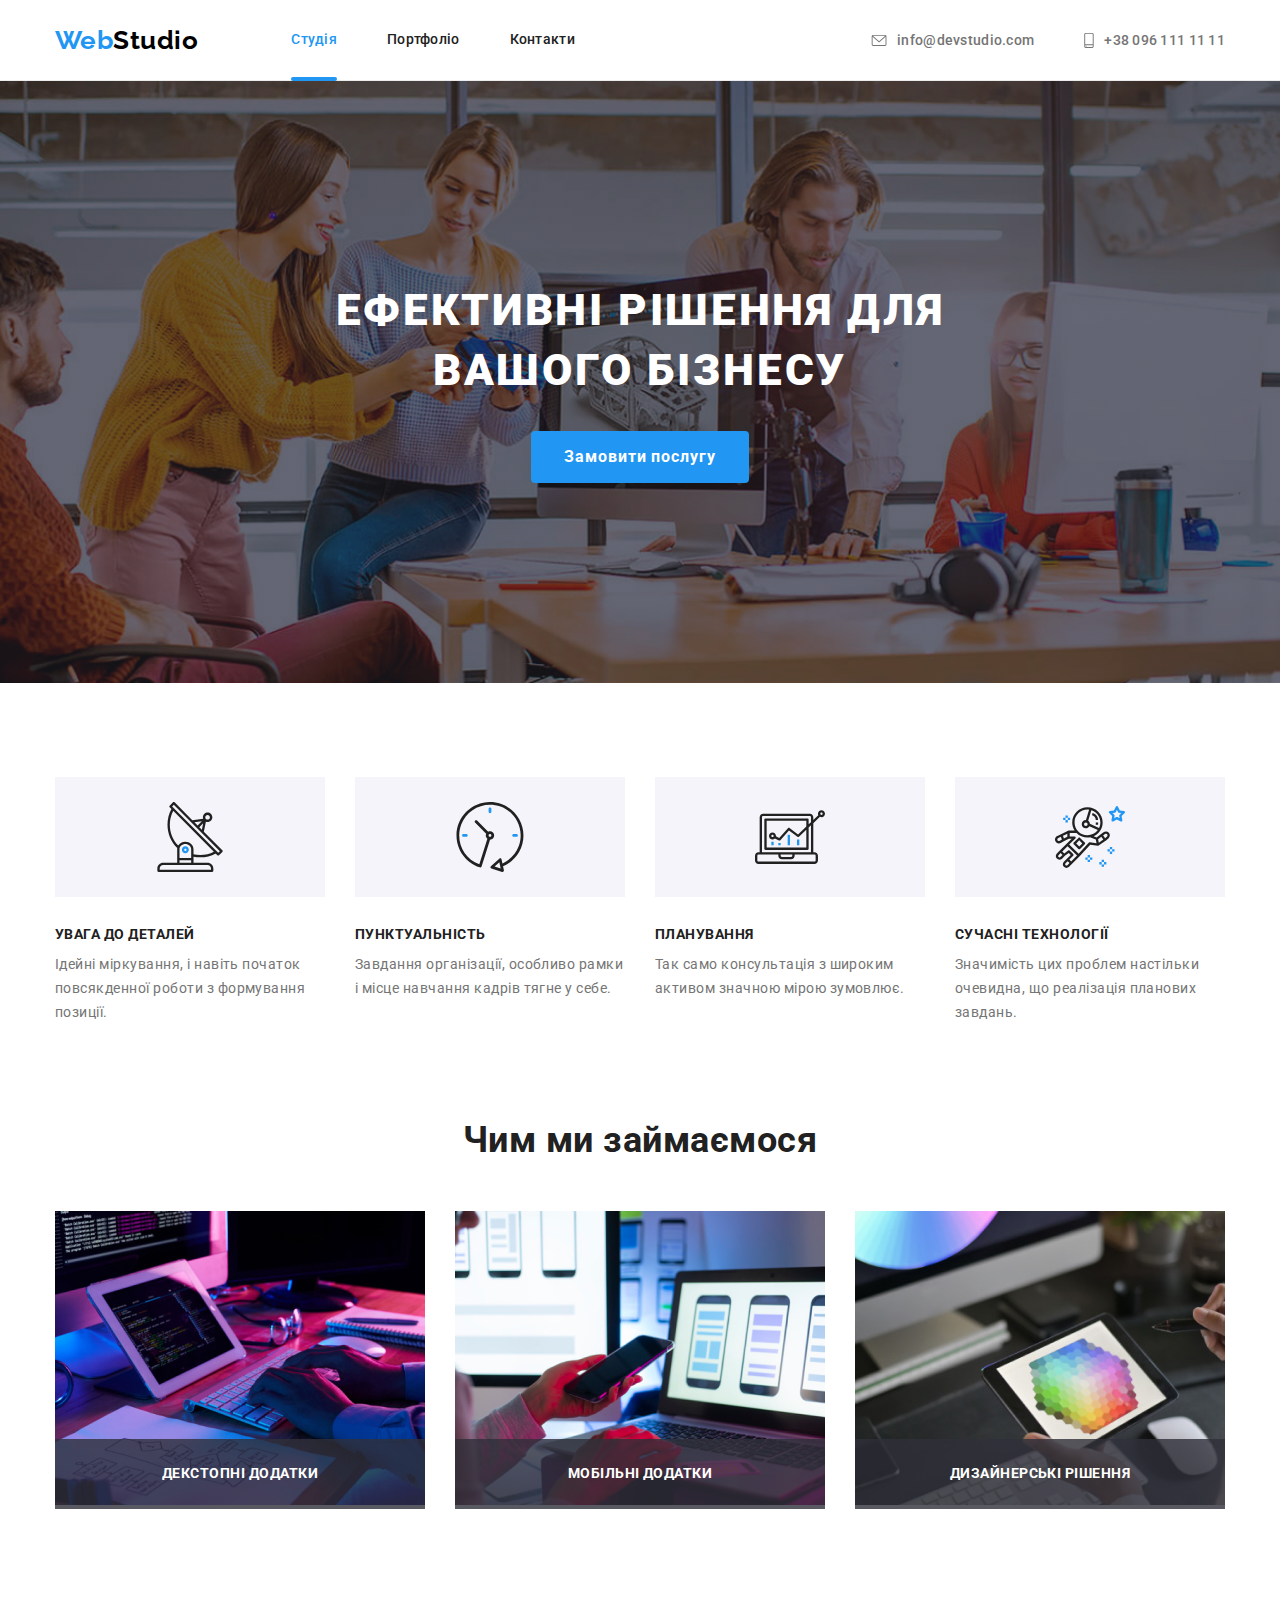
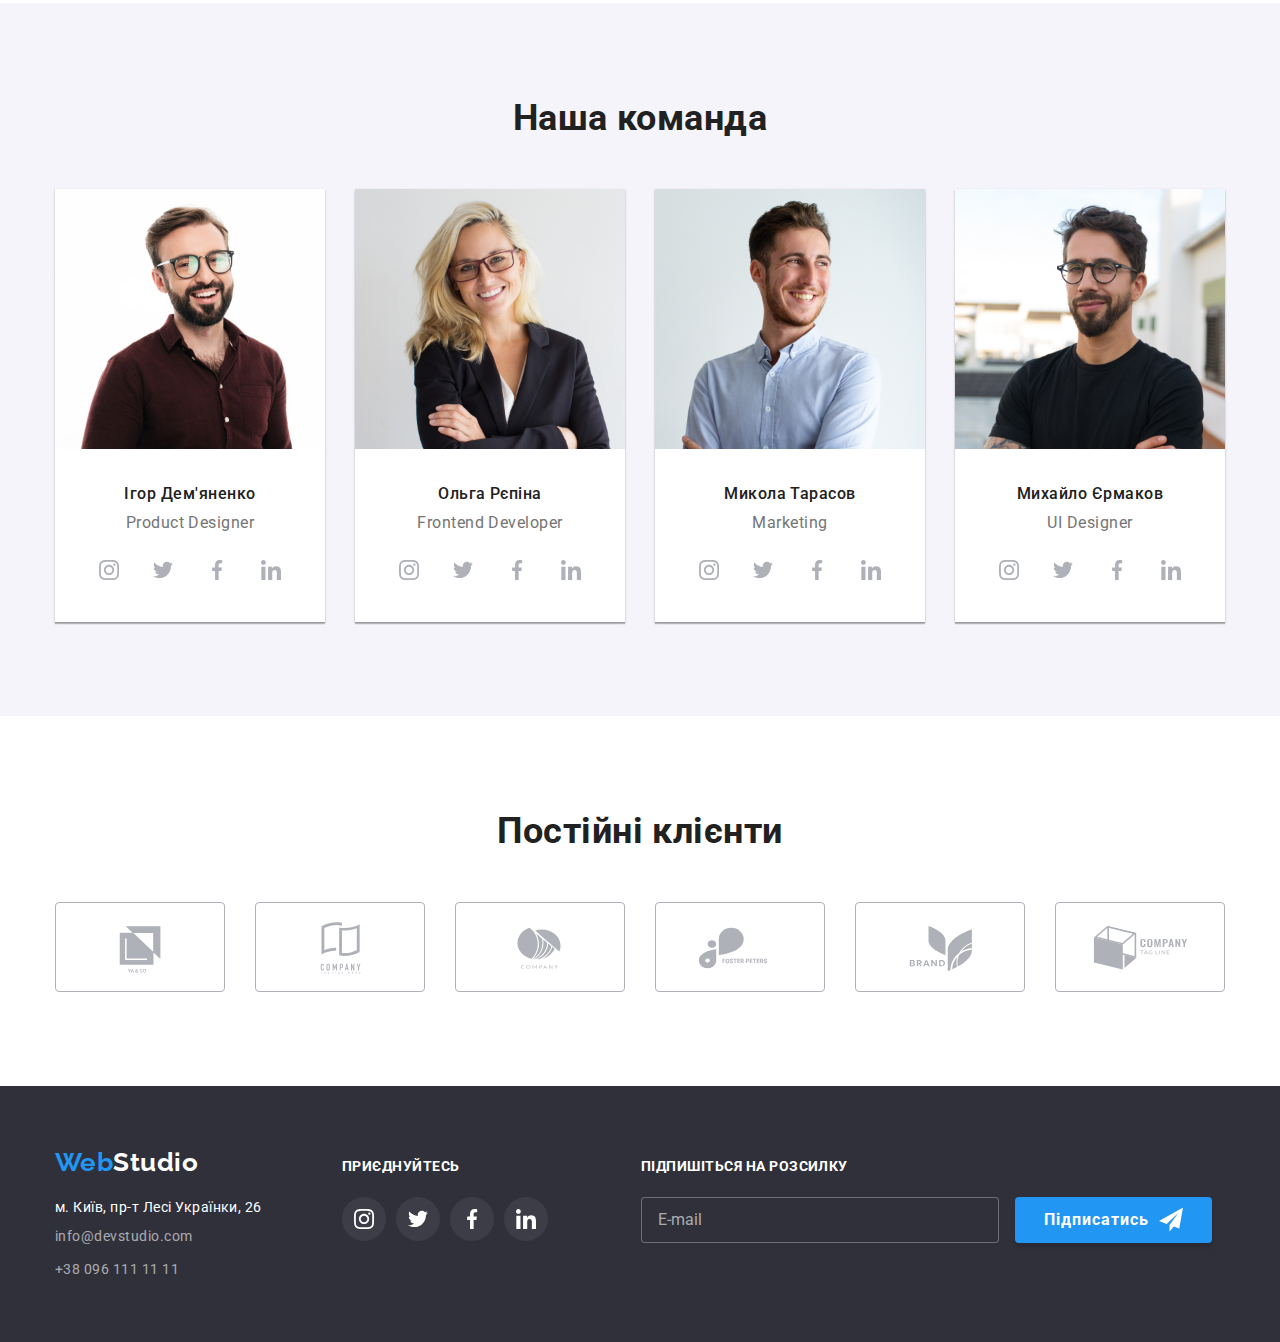
==== commit ecfccfdb: "Закінчив" ====
--- a/index.html
+++ b/index.html
@@ -1,474 +1,549 @@
 <!DOCTYPE html>
-<html lang="en">
-<head>
-    <meta charset="UTF-8">
-    <meta http-equiv="X-UA-Compatible" content="IE=edge">
-    <meta name="viewport" content="width=device-width, initial-scale=1.0">
-    <title>Studio</title>
-    <link 
-        rel="preconnect" 
-        href="https://fonts.googleapis.com" />
-    <link 
-        rel="preconnect" 
-        href="https://fonts.gstatic.com" crossorigin />
+<html lang="ua">
+  <head>
+    <meta charset="UTF-8" />
+    <meta http-equiv="X-UA-Compatible" content="IE=edge" />
+    <meta name="viewport" content="width=device-width, initial-scale=1.0" />
+    <title>Студія</title>
+    <link rel="preconnect" href="https://fonts.googleapis.com" />
+    <link rel="preconnect" href="https://fonts.gstatic.com" crossorigin />
     <link
-        rel="stylesheet"
-        href="https://fonts.googleapis.com/css2?family=Raleway:wght@700&family=Roboto:wght@400;500;700;900&display=swap" />
-    <link   
-        rel="stylesheet" 
-        href="https://cdnjs.cloudflare.com/ajax/libs/modern-normalize/1.1.0/modern-normalize.min.css" />
-    <link 
-        rel="stylesheet" 
-        href="./css/main.min.css" />
-</head>
-<body>
-    <!--Шапка.-->
+      href="https://fonts.googleapis.com/css2?family=Raleway:wght@700&family=Roboto:wght@400;500;700;900&display=swap"
+      rel="stylesheet"
+    />
+    <link
+      rel="stylesheet"
+      href="https://cdnjs.cloudflare.com/ajax/libs/modern-normalize/1.1.0/modern-normalize.min.css"
+    />
+    <link rel="stylesheet" href="./css/main.min.css">
+  </head>
+
+  <body>
+    <!-- Шапка -->
     <header class="header">
-        <div class="container header__section">
-            <nav class="header__nav">
-                <a class="header__logo logo link" href="./index.html">Web<span class="header__logo--black">Studio</span></a>
-                <ul class="nav list">
-                    <li class="nav__item">
-                        <a class="nav__link link nav__link--current" href="./index.html">Студія</a>
-                    </li>
-                    <li class="nav__item">
-                        <a class="nav__link link nav__link--current" href="./portfolio.html">Портфоліо</a>
-                    </li>
-                    <li class="nav__item">
-                        <a class="nav__link link nav__link--current" href="#">Контакти</a>
-                    </li>
+      <div class="container header__section">
+        <nav class="header__nav">
+          <a class="header__logo logo link" href="./index.html"
+            >Web<span class="header__logo--black">Studio</span></a
+          >
+          <ul class="nav list">
+            <li class="nav__item">
+              <a class="nav__link link nav__link--current" href="./index.html"
+                >Студія</a
+              >
+            </li>
+            <li class="nav__item">
+              <a class="nav__link link" href="./portfolio.html"
+                >Портфоліо</a
+              >
+            </li>
+            <li class="nav__item">
+              <a class="nav__link link" href="#">Контакти</a>
+            </li>
+          </ul>
+        </nav>
+        <ul class="header-contact header-contack__list list">
+          <li class="header-contact__item">
+            <a class="header-contact__link link" href="mailto:info@devstudio.com"
+              ><svg class="header-contact__icon" width="16" height="12">
+                <use href="./images/symbol-defs.svg#icon-envelope"></use>
+              </svg>
+              info@devstudio.com</a
+            >
+          </li>
+          <li class="header-contact__item">
+            <a class="header-contact__link link" href="tel:+380961111111"
+              ><svg class="header-contact__icon" width="10" height="16">
+                <use href="./images/symbol-defs.svg#icon-smartphone"></use>
+              </svg>
+              +38 096 111 11 11</a
+            >
+          </li>
+        </ul>
+      </div>
+    </header>
+    <!-- Основний контент -->
+    <main>
+      <!-- Герой -->
+      <section class="hero">
+        <h1 class="hero__title">Ефективні рішення для вашого бізнесу</h1>
+        <button class="hero__btn" type="button" data-modal-open>Замовити послугу</button>
+      </section>
+      <!-- Наші переваги -->
+      <section class="features">
+        <div class="container">
+          <h2 class="visually-hidden">Переваги</h2>
+          <ul class="features-list list">
+            <li class="features-list__item">
+              <div class="features-list__icon-fon">
+                <svg class="features-list__icon" width="70" height="70">
+                  <use href="./images/symbol-defs.svg#icon-antenna"></use>
+                </svg>
+              </div>
+
+              <h3 class="features-list__title">УВАГА ДО ДЕТАЛЕЙ</h3>
+              <p class="features-list__text">
+                Ідейні міркування, і навіть початок повсякденної роботи з формування позиції.
+              </p>
+            </li>
+            <li class="features-list__item">
+              <div class="features-list__icon-fon">
+                <svg class="features-list__icon" width="70" height="70">
+                  <use href="./images/symbol-defs.svg#icon-clock"></use>
+                </svg>
+              </div>
+
+              <h3 class="features-list__title">ПУНКТУАЛЬНІСТЬ</h3>
+              <p class="features-list__text">
+                Завдання організації, особливо рамки і місце навчання кадрів тягне у себе.
+              </p>
+            </li>
+            <li class="features-list__item">
+              <div class="features-list__icon-fon">
+                <svg class="features-list__icon" width="70" height="70">
+                  <use href="./images/symbol-defs.svg#icon-diagram"></use>
+                </svg>
+              </div>
+
+              <h3 class="features-list__title">ПЛАНУВАННЯ</h3>
+              <p class="features-list__text">
+                Так само консультація з широким активом значною мірою зумовлює.
+              </p>
+            </li>
+            <li class="features-list__item">
+              <div class="features-list__icon-fon">
+                <svg class="features-list__icon" width="70" height="70">
+                  <use href="./images/symbol-defs.svg#icon-astronaut"></use>
+                </svg>
+              </div>
+
+              <h3 class="features-list__title">СУЧАСНІ ТЕХНОЛОГІЇ</h3>
+              <p class="features-list__text">
+                Значимість цих проблем настільки очевидна, що реалізація планових завдань.
+              </p>
+            </li>
+          </ul>
+        </div>
+      </section>
+      <!-- Список занять -->
+      <section class="work">
+        <div class="container">
+          <h2 class="work__title section-title">Чим ми займаємося</h2>
+          <ul class="work-list list">
+            <li class="work-list__item">
+              <img
+                src="./images/1.jpg"
+                alt="працівник створює додаток"
+                width="370"
+                height="294"
+              />
+              <p class="work-list__text">Декстопні додатки</p>
+            </li>
+            <li class="work-list__item">
+              <img
+                src="./images/2.jpg"
+                alt="працівник створює мобільний додаток"
+                width="370"
+                height="294"
+              />
+              <p class="work-list__text">Мобільні додатки</p>
+            </li>
+            <li class="work-list__item">
+              <img
+                src="./images/3.jpg"
+                alt="веб-дизайнер обирає палітру"
+                width="370"
+                height="294"
+              />
+              <p class="work-list__text">Дизайнерські рішення</p>
+            </li>            
+          </ul>
+        </div>
+      </section>
+      <!-- Команда -->
+      <section class="team">
+        <div class="container">
+          <h2 class="team__title section-title">Наша команда</h2>
+          <ul class="team-list list">
+            <li class="team-list__item">
+              <img
+                src="./images/4.jpg"
+                alt="фото Ігора Дем'яненко"
+                width="270"
+                height="260"
+              />
+              <div class="team-list__workers">
+                <h3 class="team-list__worker">Ігор Дем'яненко</h3>
+                <p class="team-list__profession" lang="en">Product Designer</p>
+                <ul class="team-list__social-list list">
+                  <li class="team-list__social-item">
+                    <a class="team-list__social-link link" href="">
+                      <svg class="team-list__social-icon" width="20" height="20">
+                        <use href="./images/symbol-defs.svg#icon-instagram"></use>
+                      </svg>
+                    </a>
+                  </li>
+
+                  <li class="team-list__social-item">
+                    <a class="team-list__social-link link" href="">
+                      <svg class="team-list__social-icon" width="20" height="20">
+                        <use href="./images/symbol-defs.svg#icon-twitter"></use>
+                      </svg>
+                    </a>
+                  </li>
+
+                  <li class="team-list__social-item">
+                    <a class="team-list__social-link link" href="">
+                      <svg class="team-list__social-icon" width="20" height="20">
+                        <use href="./images/symbol-defs.svg#icon-facebook"></use>
+                      </svg>
+                    </a>
+                  </li>
+
+                  <li class="team-list__social-item">
+                    <a class="team-list__social-link link" href="">
+                      <svg class="team-list__social-icon" width="20" height="20">
+                        <use href="./images/symbol-defs.svg#icon-linkedin"></use>
+                      </svg>
+                    </a>
+                  </li>
                 </ul>
-            </nav>
-            <ul class="header-contact header-contack__list list">
-                <li class="header-contact__item">
-                    <a class="header-contact__link link" href="mailto:info@devstudio.com">
-                        <svg class="header-contact__icon" width="16" height="12">
-                            <use href="./images/symbol-defs.svg#icon-envelope"></use>
-                        </svg>
-                        info@devstudio.com
-                    </a>
-                </li>
-                <li class="header-contact__item">
-                    <a class="header-contact__link link" href="tel:+380961111111">
-                        <svg class="header-contact__icon" width="10" height="16">
-                            <use href="./images/symbol-defs.svg#icon-smartphone"></use>
-                        </svg>
-                        +38 096 111 11 11
-                    </a>
-                </li>
-            </ul>
+              </div>
+            </li>
+
+            <li class="team-list__item">
+              <img
+                src="./images/5.jpg"
+                alt="фото Ольги Рєпіної"
+                width="270"
+                height="260"
+              />
+              <div class="team-list__workers">
+                <h3 class="team-list__worker">Ольга Рєпіна</h3>
+                <p class="team-list__profession" lang="en">Frontend Developer</p>
+                <ul class="team-list__social-list list">
+                  <li class="team-list__social-item">
+                    <a class="team-list__social-link link" href="">
+                      <svg class="team-list__social-icon" width="20" height="20">
+                        <use href="./images/symbol-defs.svg#icon-instagram"></use>
+                      </svg>
+                    </a>
+                  </li>
+
+                  <li class="team-list__social-item">
+                    <a class="team-list__social-link link" href="">
+                      <svg class="team-list__social-icon" width="20" height="20">
+                        <use href="./images/symbol-defs.svg#icon-twitter"></use>
+                      </svg>
+                    </a>
+                  </li>
+
+                  <li class="team-list__social-item">
+                    <a class="team-list__social-link link" href="">
+                      <svg class="team-list__social-icon" width="20" height="20">
+                        <use href="./images/symbol-defs.svg#icon-facebook"></use>
+                      </svg>
+                    </a>
+                  </li>
+
+                  <li class="team-list__social-item">
+                    <a class="team-list__social-link link" href="">
+                      <svg class="team-list__social-icon" width="20" height="20">
+                        <use href="./images/symbol-defs.svg#icon-linkedin"></use>
+                      </svg>
+                    </a>
+                  </li>
+                </ul>
+              </div>
+            </li>
+            <li class="team-list__item">
+              <img
+                src="./images/6.jpg"
+                alt="фото Миколи Тарасова"
+                width="270"
+                height="260"
+              />
+              <div class="team-list__workers">
+                <h3 class="team-list__worker">Микола Тарасов</h3>
+                <p class="team-list__profession" lang="en">Marketing</p>
+                <ul class="team-list__social-list list">
+                  <li class="team-list__social-item">
+                    <a class="team-list__social-link link" href="">
+                      <svg class="team-list__social-icon" width="20" height="20">
+                        <use href="./images/symbol-defs.svg#icon-instagram"></use>
+                      </svg>
+                    </a>
+                  </li>
+
+                  <li class="team-list__social-item">
+                    <a class="team-list__social-link link" href="">
+                      <svg class="team-list__social-icon" width="20" height="20">
+                        <use href="./images/symbol-defs.svg#icon-twitter"></use>
+                      </svg>
+                    </a>
+                  </li>
+
+                  <li class="team-list__social-item">
+                    <a class="team-list__social-link link" href="">
+                      <svg class="team-list__social-icon" width="20" height="20">
+                        <use href="./images/symbol-defs.svg#icon-facebook"></use>
+                      </svg>
+                    </a>
+                  </li>
+
+                  <li class="team-list__social-item">
+                    <a class="team-list__social-link link" href="">
+                      <svg class="team-list__social-icon" width="20" height="20">
+                        <use href="./images/symbol-defs.svg#icon-linkedin"></use>
+                      </svg>
+                    </a>
+                  </li>
+                </ul>
+              </div>
+            </li>
+            <li class="team-list__item">
+              <img
+                src="./images/7.jpg"
+                alt="фото Михайла Єрмакова"
+                width="270"
+                height="260"
+              />
+              <div class="team-list__workers">
+                <h3 class="team-list__worker">Михайло Єрмаков</h3>
+                <p class="team-list__profession" lang="en">UI Designer</p>
+                <ul class="team-list__social-list list">
+                  <li class="team-list__social-item">
+                    <a class="team-list__social-link link" href="">
+                      <svg class="team-list__social-icon" width="20" height="20">
+                        <use href="./images/symbol-defs.svg#icon-instagram"></use>
+                      </svg>
+                    </a>
+                  </li>
+
+                  <li class="team-list__social-item">
+                    <a class="team-list__social-link link" href="">
+                      <svg class="team-list__social-icon" width="20" height="20">
+                        <use href="./images/symbol-defs.svg#icon-twitter"></use>
+                      </svg>
+                    </a>
+                  </li>
+
+                  <li class="team-list__social-item">
+                    <a class="team-list__social-link link" href="">
+                      <svg class="team-list__social-icon" width="20" height="20">
+                        <use href="./images/symbol-defs.svg#icon-facebook"></use>
+                      </svg>
+                    </a>
+                  </li>
+
+                  <li class="team-list__social-item">
+                    <a class="team-list__social-link link" href="">
+                      <svg class="team-list__social-icon" width="20" height="20">
+                        <use href="./images/symbol-defs.svg#icon-linkedin"></use>
+                      </svg>
+                    </a>
+                  </li>
+                </ul>
+              </div>
+            </li>
+          </ul>
         </div>
-    </header>
-        <!-- Основний контент -->
-    <main>
-        <!-- Ефект -->
-        <section class="effect">
-            <div class="container">
-                <h1 class="effect__title">Ефективні рішення для вашого бізнесу</h1>
-                <button class="effect__btn" type="button" data-modal-open>Замовити послугу</button>
-            </div>
-        </section>
-        <!-- Наші переваги -->
-        <section class="features">
-            <div class="container">
-                <h2 class="visually-hidden">Наші переваги</h2>
-                <ul class="features-list list">
-                    <li class="features-list__item">
-                        <div class="features-list__icon-fon">
-                            <svg class="features-list__icon" width="70" height="70">
-                                <use href="./images/symbol-defs.svg#icon-antenna"></use>
-                            </svg>
-                        </div>
-                        <h3 class="features-list__title">УВАГА ДО ДЕТАЛЕЙ</h3>
-                        <p class="features-list__text">Ідейні міркування, і навіть початок повсякденної роботи з формування позиції.</p>
-                    </li>
-                    <li class="features-list__item">
-                        <div class="features-list__icon-fon">
-                            <svg class="features-list__icon" width="70" height="70">
-                                <use href="./images/symbol-defs.svg#icon-clock"></use>
-                            </svg>
-                        </div>
-                        <h3 class="features-list__title">ПУНКТУАЛЬНІСТЬ</h3>
-                        <p class="features-list__text">Завдання організації, особливо рамки і місце навчання кадрів тягне у себе.</p>
-                    </li>
-                    <li class="features-list__item">
-                        <div class="features-list__icon-fon">
-                            <svg class="features-list__icon" width="70" height="70">
-                                <use href="./images/symbol-defs.svg#icon-diagram"></use>
-                            </svg>
-                        </div>
-                        <h3 class="features-list__title">ПЛАНУВАННЯ</h3>
-                        <p class="features-list__text">Так само консультація з широким активом значною мірою зумовлює.</p>
-                    </li>
-                    <li class="features-list__item">
-                        <div class="features-list__icon-fon">
-                            <svg class="features-list__icon" width="70" height="70">
-                                <use href="./images/symbol-defs.svg#icon-astronaut"></use>
-                            </svg>
-                        </div>
-                        <h3 class="features-list__title">СУЧАСНІ ТЕХНОЛОГІЇ</h3>
-                        <p class="features-list__text">Значимість цих проблем настільки очевидна, що реалізація планових завдань.</p>
-                    </li>
-                </ul>
-            </div>
-        </section>
-        <!-- Чим ми займаємось -->
-        <section class="work">
-            <div class="container">
-                <h2 class="work__title section-title">Чим ми займаємося</h2>
-                <ul class="work-list list">
-                    <li class="work-list__item">
-                        <img src="images/1.jpg" alt="Людина кодить" width="370" height="294" />
-                        <p class="work-list__text">Декстопні додатки</p>
-                    </li>
-                    <li class="work-list__item">
-                        <img src="images/2.jpg" alt="Людина працює одночасно на телефоні і ноутбуці" width="370" height="294" />
-                        <p class="work-list__text">Мобільні додатки</p>
-                    </li>
-                    <li class="work-list__item">
-                        <img src="images/3.jpg" alt="Людина обирає колір на планшеті" width="370" height="294" />
-                        <p class="work-list__text">Дизайнерські рішення</p>
-                    </li>
-                </ul>
-            </div>    
-        </section>
-        <!-- Команда -->
-        <section class="team">
-            <div class="container">
-                <h2 class="team__title section-title">Наша команда</h2>
-                <ul class="team-list list">
-                    <li class="team-list__item">
-                        <img src="images/4.jpg" alt="Ігор Дем'яненко" width="270" height="260" /> 
-                        <div class="team-list__workers">    
-                            <h3 class="team-list__worker">Ігор Дем'яненко</h3>
-                            <p class="team-list__profession">Product Designer</p>
-                            <ul class="team-list__social-list list">
-                                <li class="team-list__social-item">
-                                    <a class="team-list__social-link link" href="">
-                                        <svg class="team-list__social-icon" width="20" height="20">
-                                            <use href="./images/symbol-defs.svg#icon-instagram"></use>
-                                        </svg>
-                                    </a>
-                                </li>
-                             
-                                <li class="team-list__social-item">
-                                    <a class="team-list__social-link link" href="">
-                                        <svg class="team-list__social-icon" width="20" height="20">
-                                            <use href="./images/symbol-defs.svg#icon-twitter"></use>
-                                        </svg>
-                                    </a>
-                                </li>
-                            
-                                <li class="team-list__social-item">
-                                    <a class="team-list__social-link link" href="">
-                                        <svg class="team-list__social-icon" width="20" height="20">
-                                            <use href="./images/symbol-defs.svg#icon-facebook"></use>
-                                        </svg>
-                                    </a>
-                                </li>
-                            
-                                <li class="team-list__social-item">
-                                    <a class="team-list__social-link link" href="">
-                                        <svg class="team-list__social-icon" width="20" height="20">
-                                            <use href="./images/symbol-defs.svg#icon-linkedin"></use>
-                                        </svg>
-                                    </a>
-                                </li>
-                            </ul>
-                        </div>
-                    </li>
-                    <li class="team-list__item">
-                        <img src="images/5.jpg" alt="Ольга Рєпіна" width="270" height="260" /> 
-                        <div class="team-list__workers">
-                            <h3 class="team-list__worker">Ольга Рєпіна</h3>
-                            <p class="team-list__profession">Frontend Developer</p>
-                            <ul class="team-list__social-list list">
-                                <li class="team-list__social-item">
-                                    <a class="team-list__social-link link" href="">
-                                        <svg class="team-list__social-icon" width="20" height="20">
-                                            <use href="./images/symbol-defs.svg#icon-instagram"></use>
-                                        </svg>
-                                    </a>
-                                </li>
-                            
-                                <li class="team-list__social-item">
-                                    <a class="team-list__social-link link" href="">
-                                        <svg class="team-list__social-icon" width="20" height="20">
-                                            <use href="./images/symbol-defs.svg#icon-twitter"></use>
-                                        </svg>
-                                    </a>
-                                </li>
-                            
-                                <li class="team-list__social-item">
-                                    <a class="team-list__social-link link" href="">
-                                        <svg class="team-list__social-icon" width="20" height="20">
-                                            <use href="./images/symbol-defs.svg#icon-facebook"></use>
-                                        </svg>
-                                    </a>
-                                </li>
-                            
-                                <li class="team-list__social-item">
-                                    <a class="team-list__social-link link" href="">
-                                        <svg class="team-list__social-icon" width="20" height="20">
-                                            <use href="./images/symbol-defs.svg#icon-linkedin"></use>
-                                        </svg>
-                                    </a>
-                                </li>
-                            </ul>
-                        </div>
-                    </li>
-                    <li class="team-list__item">
-                        <img src="images/6.jpg" alt="Микола Тарасов" width="270" height="260" /> 
-                        <div class="team-list__workers">
-                            <h3 class="team-list__worker">Микола Тарасов</h3>
-                            <p class="team-list__profession">Marketing</p>
-                            <ul class="team-list__social-list list">
-                                <li class="team-list__social-item">
-                                    <a class="team-list__social-link link" href="">
-                                        <svg class="team-list__social-icon" width="20" height="20">
-                                            <use href="./images/symbol-defs.svg#icon-instagram"></use>
-                                        </svg>
-                                    </a>
-                                </li>
-                            
-                                <li class="team-list__social-item">
-                                    <a class="team-list__social-link link" href="">
-                                        <svg class="team-list__social-icon" width="20" height="20">
-                                            <use href="./images/symbol-defs.svg#icon-twitter"></use>
-                                        </svg>
-                                    </a>
-                                </li>
-                            
-                                <li class="team-list__social-item">
-                                    <a class="team-list__social-link link" href="">
-                                        <svg class="team-list__social-icon" width="20" height="20">
-                                            <use href="./images/symbol-defs.svg#icon-facebook"></use>
-                                        </svg>
-                                    </a>
-                                </li>
-                            
-                                <li class="team-list__social-item">
-                                    <a class="team-list__social-link link" href="">
-                                        <svg class="team-list__social-icon" width="20" height="20">
-                                            <use href="./images/symbol-defs.svg#icon-linkedin"></use>
-                                        </svg>
-                                    </a>
-                                </li>
-                            </ul>
-                        </div>
-                    </li>
-                    <li class="team-list__item">
-                        <img src="images/7.jpg" alt="Михайло Єрмаков" width="270" height="260" /> 
-                        <div class="team-list__workers">
-                            <h3 class="team-list__worker">Михайло Єрмаков</h3>
-                            <p class="team-list__profession">UI Designer</p>
-                            <ul class="team-list__social-list list">
-                                <li class="team-list__social-item">
-                                    <a class="team-list__social-link link" href="">
-                                        <svg class="team-list__social-icon" width="20" height="20">
-                                            <use href="./images/symbol-defs.svg#icon-instagram"></use>
-                                        </svg>
-                                    </a>
-                                </li>
-                            
-                                <li class="team-list__social-item">
-                                    <a class="team-list__social-link link" href="">
-                                        <svg class="team-list__social-icon" width="20" height="20">
-                                            <use href="./images/symbol-defs.svg#icon-twitter"></use>
-                                        </svg>
-                                    </a>
-                                </li>
-                            
-                                <li class="team-list__social-item">
-                                    <a class="team-list__social-link link" href="">
-                                        <svg class="team-list__social-icon" width="20" height="20">
-                                            <use href="./images/symbol-defs.svg#icon-facebook"></use>
-                                        </svg>
-                                    </a>
-                                </li>
-                            
-                                <li class="team-list__social-item">
-                                    <a class="team-list__social-link link" href="">
-                                        <svg class="team-list__social-icon" width="20" height="20">
-                                            <use href="./images/symbol-defs.svg#icon-linkedin"></use>
-                                        </svg>
-                                    </a>
-                                </li>
-                            </ul>
-                        </div>
-                        
-                    </li>        
-                </ul>
-            </div>    
-        </section>
-        <!-- Клієнти-->
-        <section class="client">
-            <div class="container">
-                <h2 class="client__title">Постійні клієнти</h2>
-                <ul class="client__list customers list">
-                    <li class="customers__item">
-                        <a class="customers__link link" href="">
-                            <svg class="customers__icon" width="106" height="60">
-                                <use href="./images/symbol-defs.svg#icon-client-1"></use>
-                            </svg>
-                        </a>
-                    </li>
-        
-                    <li class="customers__item">
-                        <a class="customers__link link" href="">
-                            <svg class="customers__icon" width="106" height="60">
-                                <use href="./images/symbol-defs.svg#icon-Client-2"></use>
-                            </svg>
-                        </a>
-                    </li>
-        
-                    <li class="customers__item">
-                        <a class="customers__link link" href="">
-                            <svg class="customers__icon" width="106" height="60">
-                                <use href="./images/symbol-defs.svg#icon-Client-3"></use>
-                            </svg>
-                        </a>
-                    </li>
-        
-                    <li class="customers__item">
-                        <a class="customers__link link" href="">
-                            <svg class="customers__icon" width="106" height="60">
-                                <use href="./images/symbol-defs.svg#icon-Client-4"></use>
-                            </svg>
-                        </a>
-                    </li>
-        
-                    <li class="customers__item">
-                        <a class="customers__link link" href="">
-                            <svg class="customers__icon" width="106" height="60">
-                                <use href="./images/symbol-defs.svg#icon-Client-5"></use>
-                            </svg>
-                        </a>
-                    </li>
-        
-                    <li class="customers__item">
-                        <a class="customers__link link" href="">
-                            <svg class="customers__icon" width="106" height="60">
-                                <use href="./images/symbol-defs.svg#icon-Client-6"></use>
-                            </svg>
-                        </a>
-                    </li>
-                </ul>
-            </div>
-        </section>
-    </main> 
+      </section>
+      <!-- Клієнти -->
+      <section class="client">
+        <div class="container">
+          <h2 class="client__title">Постійні клієнти</h2>
+          <ul class="client__list customers list">
+            <li class="customers__item">
+              <a class="customers__link link" href="">
+                <svg class="customers__icon" width="106" height="60">
+                  <use href="./images/symbol-defs.svg#icon-client-1"></use>
+                </svg>
+              </a>
+            </li>
+
+            <li class="customers__item">
+              <a class="customers__link link" href="">
+                <svg class="customers__icon" width="106" height="60">
+                  <use href="./images/symbol-defs.svg#icon-client-2"></use>
+                </svg>
+              </a>
+            </li>
+
+            <li class="customers__item">
+              <a class="customers__link link" href="">
+                <svg class="customers__icon" width="106" height="60">
+                  <use href="./images/symbol-defs.svg#icon-client-3"></use>
+                </svg>
+              </a>
+            </li>
+
+            <li class="customers__item">
+              <a class="customers__link link" href="">
+                <svg class="customers__icon" width="106" height="60">
+                  <use href="./images/symbol-defs.svg#icon-client-4"></use>
+                </svg>
+              </a>
+            </li>
+
+            <li class="customers__item">
+              <a class="customers__link link" href="">
+                <svg class="customers__icon" width="106" height="60">
+                  <use href="./images/symbol-defs.svg#icon-client-5"></use>
+                </svg>
+              </a>
+            </li>
+
+            <li class="customers__item">
+              <a class="customers__link link" href="">
+                <svg class="customers__icon" width="106" height="60">
+                  <use href="./images/symbol-defs.svg#icon-client-6"></use>
+                </svg>
+              </a>
+            </li>
+          </ul>
+        </div>
+      </section>
+    </main>
     <!-- Футер -->
     <footer class="footer">
-        <div class="container">
-            <div class="footer__flex">
-                <div class="footer__contacts-flex">
-                    <a class="footer__logo logo link" href="./index.html">
-                    Web<span class="footer__logo--white">Studio</span></a>
-                    <!-- Список контактів -->
-                    <address class="footer-contact">
-                        <ul class="footer-contact__list list">
-                            <li class="footer-contact__item"><a class="footer-contact__link footer-contact__address link" href="https://goo.gl/maps/CdvJLRiEL6Q8Smko8" 
-                                target="_blank" rel="noreferrer noopener">м. Київ, пр-т Лесі Українки, 26</a></li>
-                            <li class="footer-contact__item"><a class="footer-contact__link link" href="mailto:info@devstudio.com">info@devstudio.com</a></li>
-                            <li class="footer-contact__item"><a class="footer-contact__link link" href="tel:+380961111111">+38 096 111 11 11</a></li>
-                        </ul>
-                    </address>
-                </div>
-                <div class="social-section">
-                    <p class="social-section__text">Приєднуйтесь</p>
-                    <ul class="footer-list list">
-                        <li class="footer-list__item">
-                            <a class="footer-list__link" href="">
-                                <svg class="footer-list__icon" width="20" height="20">
-                                    <use href="./images/symbol-defs.svg#icon-instagram"></use>
-                                </svg>
-                            </a>
-                        </li>
-        
-                        <li class="footer-list__item">
-                            <a class="footer-list__link" href="">
-                                <svg class="footer-list__icon" width="20" height="20">
-                                    <use href="./images/symbol-defs.svg#icon-twitter"></use>
-                                </svg>
-                            </a>
-                        </li>
-        
-                        <li class="footer-list__item">
-                            <a class="footer-list__link" href="">
-                                <svg class="footer-list__icon" width="20" height="20">
-                                    <use href="./images/symbol-defs.svg#icon-facebook"></use>
-                                </svg>
-                            </a>
-                        </li>
-        
-                        <li class="footer-list__item">
-                            <a class="footer-list__link" href="">
-                                <svg class="footer-list__icon" width="20" height="20">
-                                    <use href="./images/symbol-defs.svg#icon-linkedin"></use>
-                                </svg>
-                            </a>
-                        </li>
-                    </ul>
-                </div>
-                <div class="footer-submit">
-                    <p class="footer-submit__text">Підпишіться на розсилку</p>
-                    <div class="footer-submit__form">  
-                    <label class="footer-submit__label" for="submit-mail"></label>
-                    <input class="footer-submit__input" type="email" name="submit-mail" id="submit-mail" placeholder="E-mail">
-                    <a class="link" href="#">
-                    <button class="footer-submit__btn" type="submit">Підписатися</button>
-                    </a>
-                    </div>
-                </div>
+      <div class="container">
+        <div class="footer__flex">
+          <div class="footer__contacts-flex">
+            <a class="footer__logo logo link" href="./index.html"
+              >Web<span class="footer__logo--white">Studio</span>
+            </a>
+            <!-- Список контактів -->
+            <address class="footer-contact">
+              <ul class="footer-contact__list list">
+                <li class="footer-contact__item">
+                  <a
+                    class="footer-contact__address link"
+                    href="https://goo.gl/maps/CdvJLRiEL6Q8Smko8"
+                    target="_blank"
+                    rel="noreferrer noopener"
+                    >м. Київ, пр-т Лесі Українки, 26</a
+                  >
+                </li>
+                <li class="footer-contact__item">
+                  <a
+                    class="footer-contact__link link"
+                    href="mailto:info@devstudio.com"
+                    >info@devstudio.com</a
+                  >
+                </li>
+                <li class="footer-contact__item">
+                  <a class="footer-contact__link link" href="tel:+380961111111"
+                    >+38 096 111 11 11</a
+                  >
+                </li>
+              </ul>
+            </address>
+          </div>
+          <div class="social-section">
+            <p class="social-section__text">Приєднуйтесь</p>
+            <ul class="footer-list list">
+              <li class="footer-list__item">
+                <a class="footer-list__link" href="">
+                  <svg class="footer-list__icon" width="20" height="20">
+                    <use href="./images/symbol-defs.svg#icon-instagram"></use>
+                  </svg>
+                </a>
+              </li>
+
+              <li class="footer-list__item">
+                <a class="footer-list__link" href="">
+                  <svg class="footer-list__icon" width="20" height="20">
+                    <use href="./images/symbol-defs.svg#icon-twitter"></use>
+                  </svg>
+                </a>
+              </li>
+
+              <li class="footer-list__item">
+                <a class="footer-list__link" href="">
+                  <svg class="footer-list__icon" width="20" height="20">
+                    <use href="./images/symbol-defs.svg#icon-facebook"></use>
+                  </svg>
+                </a>
+              </li>
+
+              <li class="footer-list__item">
+                <a class="footer-list__link" href="">
+                  <svg class="footer-list__icon" width="20" height="20">
+                    <use href="./images/symbol-defs.svg#icon-linkedin"></use>
+                  </svg>
+                </a>
+              </li>
+            </ul>
+          </div>
+
+          <div class="footer-submit">
+            <p class="footer-submit__text">Підпишіться на розсилку</p>
+            <form class="footer-submit__form">
+              <label class="footer-submit__label" for="submit-mail"></label>
+              <input class="footer-submit__input" type="email" name="submit-mail" id="submit-mail" placeholder="E-mail">
+              <button class="footer-submit__btn" type="submit">Підписатись</button>
+            </form>
+          </div>
+        </div>
+      </div>
+    </footer>
+    <!-- Модалочка -->
+    <div class="backdrop is-hidden" data-modal>
+      <div class="modal">
+          <button type="button" class="close-btn" data-modal-close>
+            <svg class="modal-icon" width="11" height="11">
+              <use href="./images/symbol-defs.svg#icon-vector"></use>
+            </svg>
+          </button>
+          
+          <form class="form">
+            <span class="form-title">Залиште свої дані, ми вам передзвонимо</span>
+                 
+            <div class="form-field top-title">
+              <label class="form-label" for="name">Ім'я</label>
+              <input class="form-input" type="text" name="name" id="name">
+              <svg class="input-icon" width="12" height="12">
+                <use
+                    href="./images/symbol-defs.svg#icon-name"
+                ></use>
+              </svg>
             </div>
-        </div>
-    </footer>
-    <!-- Modal -->
-    <div class="backdrop is-hidden" data-modal>
-        <div class="modal">
-            <button type="button" class="close-btn" data-modal-close>
-                <svg class="modal-icon" width="11" height="11">
-                    <use href="./images/symbol-defs.svg#icon-vector"></use>
-                </svg>
-            </button>
-            <form class="form">
-                <span class="form-title">Залиште свої дані, ми вам передзвонимо</span>
-                <div class="form-field top-title">
-                    <label class="form-label" for="name">Ім'я</label>
-                    <input class="form-input" type="text" name="name" id="name">
-                    <svg class="input-icon" width="12" height="12">
-                        <use href="./images/symbol-defs.svg#icon-name"></use>
-                    </svg>
-                </div>
-                <div class="form-field">
-                    <label class="form-label" for="tel">Телефон</label>
-                    <input class="form-input" type="tel" name="tel" id="tel">
-                    <svg class="input-icon" width="12" height="12">
-                        <use href="./images/symbol-defs.svg#icon-tel"></use>
-                    </svg>
-                </div>
-                <div class="form-field">
-                    <label class="form-label" for="email">Пошта</label>
-                    <input class="form-input" type="email" name="email" id="email">
-                    <svg class="input-icon" width="12" height="12">
-                        <use href="./images/symbol-defs.svg#icon-mail"></use>
-                    </svg>
-                </div>
-                <div class="form-field">
-                    <label class="comment-label" for="comment">Коментар</label>
-                    <textarea class="comment" name="comment" id="comment" rows="9" placeholder="Введіть текст"></textarea>
-                </div>
-                <div class="form-field-chek">
-                    <label class="policy-label" for="policy">
-                        <input class="form-checkbox" type="checkbox" name="policy" id="policy">
-                        <span class="icon-chek"></span>
-                        Погоджуюся з розсилкою та приймаю <a class="policy-link" href="">Умови договору</a>
-                    </label>
-                </div>
-                    <button class="form-btn" type="submit" >Відправити</button>
-            </form>
-        </div>  
+            <div class="form-field">
+              <label class="form-label" for="tel">Телефон</label>
+              <input class="form-input" type="tel" name="tel" id="tel">
+              <svg class="input-icon" width="12" height="12">
+                <use
+                    href="./images/symbol-defs.svg#icon-tel"
+                ></use>
+              </svg>
+            </div>
+            <div class="form-field">
+              <label class="form-label" for="email">Пошта</label>
+              <input class="form-input" type="email" name="email" id="email">
+              <svg class="input-icon" width="12" height="12">
+                <use
+                    href="./images/symbol-defs.svg#icon-mail"
+                ></use>
+              </svg>
+            </div>
+            <div class="form-field">
+              <label class="comment-label" for="comment">Коментар</label>
+              <textarea class="comment" name="comment" id="comment" rows="9" placeholder="Введіть текст"></textarea>
+            </div>
+            <div class="form-field-chek">
+              
+              <label class="policy-label" for="policy"></a> 
+                <input class="form-checkbox" type="checkbox" name="policy" id="policy">
+                <span class="icon-chek"></span>
+                Погоджуюся з розсилкою та приймаю <a class="policy-link" href="">Умови договору</a>
+              </label>
+              
+            </div>
+            <button class="form-btn" type="submit">Відправити</button>
+          </form>
+      </div>
     </div>
     <script src="./js/modal.js"></script>
-</body>
-</html>+  </body>
+</html>
--- a/css/main.min.css
+++ b/css/main.min.css
@@ -1,2 +1 @@
-:root{--primary-text-color: #212121;--secondary-text-color: #757575;--white-text-color: #ffffff;--accent-color: #2196f3;--black-logo-color: #000000;--footer-text-color: rgba(255, 255, 255, 0.6);--white-background-color: #ffffff;--hero-background-color: #2f303a;--team-background-color: #f5f4fa}body{font-family:"Roboto";letter-spacing:0.03em;background-color:var(--white-background-color);color:var(--primary-text-color)}.list{list-style:none}.link{text-decoration:none}h1,h2,h3,h4,h5,h6,p,ul{margin:0;padding:0}.container{width:1200px;margin-left:auto;margin-right:auto;padding-left:15px;padding-right:15px}.section-title{font-weight:700;font-size:36px;line-height:1.17;text-align:center;color:var(--primary-text-color)}.logo{font-family:"Raleway";font-weight:700;font-size:26px;line-height:1.19;align-items:center;text-align:center;color:var(--accent-color)}.visually-hidden{position:absolute;width:1px;height:1px;margin:-1px;padding:0;overflow:hidden;border:0;clip:rect(0 0 0 0)}.header{border-bottom:1px solid #ececec}.header__section{display:flex;align-items:center}.header__nav{display:flex;align-items:center}.header__logo{margin-right:93px}.header__logo--black{color:var(--black-logo-color)}.nav{display:flex}.nav__item:not(:last-child){margin-right:50px}.nav__link{display:block;padding-top:32px;padding-bottom:32px;font-weight:500;font-size:14px;line-height:1.14;letter-spacing:0.02em;color:var(--primary-text-color);position:relative;transition:color 250ms cubic-bezier(0.4, 0, 0.2, 1)}.nav__link:focus,.nav__link:hover{color:var(--accent-color)}.nav__link--current{color:var(--accent-color)}.nav__link--current::after{position:absolute;display:block;content:"";width:100%;height:4px;border-radius:2px;bottom:-1px;background-color:var(--accent-color)}.header-contact{display:flex}.header-contack__list{margin-left:auto}.header-contact__item+.header-contact__item{margin-left:50px}.header-contact__link{display:inline-flex;padding:32px 0px 32px;align-items:center;font-weight:500;font-size:14px;line-height:16px;letter-spacing:0.02em;color:var(--secondary-text-color);transition:color 250ms cubic-bezier(0.4, 0, 0.2, 1)}.header-contact__link:hover,.header-contact__link:focus{color:var(--accent-color)}.header-contact__icon{margin-right:10px;fill:currentColor}.hero{padding-top:200px;padding-bottom:200px;max-width:1600px;min-height:600px;margin-left:auto;margin-right:auto;background-image:linear-gradient(to right, rgba(47,48,58,0.4), rgba(47,48,58,0.4)),url(../images/hero.jpg);background-color:var(--hero-background-color);background-repeat:no-repeat;background-position:center;background-size:cover;text-align:center}.hero__title{margin-bottom:30px;margin-left:auto;margin-right:auto;max-width:696px;font-weight:900;font-size:44px;line-height:1.36;letter-spacing:0.06em;text-transform:uppercase;color:var(--white-text-color)}.hero__btn{display:inline-block;min-width:200px;border-radius:4px;border:1px solid transparent;padding:10px 32px;background-color:var(--accent-color);color:var(--white-text-color);font-family:"Roboto";font-weight:700;font-size:16px;line-height:1.88;align-items:center;text-align:center;letter-spacing:0.06em;cursor:pointer;transition:background-color 250ms cubic-bezier(0.4, 0, 0.2, 1),color 250ms cubic-bezier(0.4, 0, 0.2, 1)}.hero__btn:hover,.hero__btn:focus{background-color:var(--white-text-color);color:var(--accent-color)}.features{padding-top:94px;padding-bottom:94px}.features-list{display:flex}.features-list__item:not(:last-child){margin-right:30px;max-width:270px}.features-list__icon-fon{display:flex;width:270px;height:120px;align-items:center;justify-content:center;flex-direction:column;margin-bottom:30px;background-color:var(--team-background-color)}.features-list__icon{align-items:center}.features-list__title{margin-bottom:10px;font-weight:700;font-size:14px;line-height:1.14;text-transform:uppercase}.features-list__text{font-size:14px;line-height:1.71;color:var(--secondary-text-color)}.work{padding-bottom:94px}.work__title{margin-bottom:50px}.work-list{display:flex}.work-list__item{position:relative}.work-list__item:not(:last-child){margin-right:30px}.work-list__text{width:100%;position:absolute;bottom:0;left:0;padding:27px 0px;font-weight:bold;font-size:14px;line-height:1.14;text-align:center;text-transform:uppercase;color:var(--white-text-color);background-color:rgba(47,48,58,0.8)}.team{padding-top:94px;padding-bottom:94px;background-color:var(--team-background-color)}.team__title{margin-bottom:50px}.team-list{display:flex}.team-list__item{box-shadow:0px 1px 3px rgba(0,0,0,0.12),0px 1px 1px rgba(0,0,0,0.14),0px 2px 1px rgba(0,0,0,0.2);background-color:var(--white-background-color)}.team-list__item:not(:last-child){margin-right:30px}.team-list__workers{padding:30px 0px}.team-list__worker{font-weight:500;font-size:16px;line-height:1.19;text-align:center}.team-list__profession{margin-top:10px;font-size:16px;line-height:1.19;text-align:center;color:var(--secondary-text-color)}.team-list__social-list{display:flex;justify-content:space-between;align-items:center;padding:0px 32px;margin-top:16px;list-style:none}.team-list__social-item{width:44px;height:44px}.team-list__social-link{display:block;width:44px;height:44px;border-radius:50%;color:#afb1b8;background-color:#ffffff;transition:background-color 250ms cubic-bezier(0.4, 0, 0.2, 1),color 250ms cubic-bezier(0.4, 0, 0.2, 1)}.team-list__social-link:hover,.team-list__social-link:focus{color:#ffffff;background-color:var(--accent-color)}.team-list__social-icon{margin:12px 0px 0px 12px;fill:currentColor}.client{padding-top:94px;padding-bottom:94px}.client__title{margin-bottom:50px;font-weight:700;font-size:36px;line-height:1.17;text-align:center}.client__list{padding:0;margin:0;list-style:none;justify-content:space-between;align-items:center}.customers{display:flex}.customers__item{width:170px;height:90px;transition:border-color 250ms cubic-bezier(0.4, 0, 0.2, 1),color 250ms cubic-bezier(0.4, 0, 0.2, 1)}.customers__item:not(:last-child){margin-right:30px}.customers__item:focus,.customers__item:hover{color:var(--accent-color);border-color:var(--accent-color)}.customers__link{display:block;width:170px;height:90px;border:1px solid #afb1b8;color:#afb1b8;background-color:#fff;padding:16px 32px;transition:border-color 250ms cubic-bezier(0.4, 0, 0.2, 1),color 250ms cubic-bezier(0.4, 0, 0.2, 1)}.customers__link:focus,.customers__link:hover{color:var(--accent-color);border-color:var(--accent-color)}.customers__icon{fill:currentColor}.footer{padding-top:60px;padding-bottom:60px;background-color:var(--hero-background-color)}.footer__flex{display:flex;margin:0;padding:0;list-style:none}.footer__logo--white{color:var(--white-text-color)}.footer-contact{margin-top:20px}.footer-contact__address{color:var(--white-text-color)}.footer-contact__item{margin-top:9px}.footer-contact__link{font-style:normal;font-size:14px;line-height:1.71;color:var(--footer-text-color);transition:color 250ms cubic-bezier(0.4, 0, 0.2, 1)}.footer-contact__link:hover,.footer-contact__link:focus{color:var(--accent-color)}.social-section{margin-left:80px;width:206px}.social-section__text{padding:20px 0px 10px 0px;margin-bottom:20px;font-weight:700;font-size:14px;line-height:1.14px;text-transform:uppercase;color:var(--white-text-color)}.footer-list{display:flex;justify-content:space-between;align-items:center;padding:0;margin-top:0;list-style:none}.footer-list__item{width:44px;height:44px}.footer-list__link{display:block;width:44px;height:44px;border-radius:50%;color:#ffffff;background-color:#ffffff10;transition:background-color 250ms cubic-bezier(0.4, 0, 0.2, 1),color 250ms cubic-bezier(0.4, 0, 0.2, 1)}.footer-list__link:hover,.footer-list__link:focus{color:#ffffff;background-color:var(--accent-color)}.footer-list__icon{margin:12px 0px 0px 12px;fill:currentColor}.footer-submit{margin-left:93px}.footer-submit__text{padding:20px 0px 10px 0px;margin-bottom:20px;font-weight:700;font-size:14px;line-height:1.14px;text-transform:uppercase;color:var(--white-text-color)}.footer-submit__input{width:358px;margin:0;padding:13px 16px;border-radius:4px;border:1px solid rgba(255,255,255,0.3);background-color:var(--hero-background-color);color:var(--white-text-color)}.footer-submit__input::placeholder{font-size:16px;line-height:1.25;color:rgba(255,255,255,0.6)}.footer-submit__btn{display:inline-flex;align-items:center;justify-content:center;border:none;margin:0;padding:8px 29px;border-radius:4px;background-color:var(--accent-color);box-shadow:0px 4px 4px rgba(0,0,0,0.15);color:var(--white-text-color);font-family:"Roboto";font-style:normal;font-weight:700;font-size:16px;line-height:1.87;letter-spacing:0.06em;cursor:pointer;min-height:43px;margin-left:12px}.footer-submit__btn::after{content:"";display:inline-block;width:24px;height:20px;margin-left:10px;background-image:url(../images/send.svg)}.portfolio-section{padding-top:94px;padding-bottom:94px}.portfolio-btn-list{display:flex;justify-content:center;margin-bottom:50px}.portfolio-btn-item:not(:last-child){margin-right:8px}.portfolio-item:hover .portfolio-overlay{transform:translateY(0)}.portfolio-description{position:relative;overflow:hidden}.portfolio-overlay{position:absolute;display:inline-block;content:"";width:100%;height:100%;top:0;left:0;background-color:rgba(33,150,243,0.9);transform:translateY(100%);transition:transform 250ms cubic-bezier(0.4, 0, 0.2, 1)}.portfolio-description-text{position:absolute;top:0;left:0;padding:63px 24px;font-size:18px;line-height:1.56;color:var(--white-text-color)}.portfolio-btn{display:inline-block;min-width:73px;border-radius:4px;border:1px solid transparent;padding:6px 22px;font-family:"Roboto";font-weight:500;font-size:16px;line-height:1.63;letter-spacing:0.03em;text-align:center;background-color:var(--team-background-color);color:var(--primary-text-color);cursor:pointer;transition:background-color 250ms cubic-bezier(0.4, 0, 0.2, 1),color 250ms cubic-bezier(0.4, 0, 0.2, 1),box-shadow 250ms cubic-bezier(0.4, 0, 0.2, 1)}.portfolio-btn:hover,.portfolio-btn:focus{background-color:var(--accent-color);color:var(--white-text-color);box-shadow:0px 3px 1px rgba(0,0,0,0.1),0px 1px 2px rgba(0,0,0,0.08),0px 2px 2px rgba(0,0,0,0.12)}.portfolio-list{display:flex;flex-wrap:wrap;margin:-15px}.portfolio-item{margin:15px;transition:box-shadow 250ms cubic-bezier(0.4, 0, 0.2, 1)}.portfolio-item:hover,.portfolio-item:focus{box-shadow:0px 3px 1px rgba(0,0,0,0.1),0px 1px 2px rgba(0,0,0,0.08),0px 2px 2px rgba(0,0,0,0.12)}.portfolio-border{border:1px solid #eeeeee;border-top:transparent;padding:20px 24px}.portfolio-list-title{font-weight:700;font-size:18px;line-height:2;letter-spacing:0.06em}.portfolio-list-text{margin-top:4px;font-size:16px;line-height:1.87;color:var(--secondary-text-color)}.backdrop{position:fixed;display:flex;align-items:center;justify-content:center;width:100vw;height:100vh;background-color:rgba(0,0,0,0.2);top:0;transition:opacity 250ms cubic-bezier(0.4, 0, 0.2, 1),visibility 250ms cubic-bezier(0.4, 0, 0.2, 1)}.backdrop.is-hidden{opacity:0;visibility:hidden;pointer-events:none}.backdrop.is-hidden .modal{transform:scale(2)}.modal{width:528px;min-height:581px;background-color:#ffffff;position:relative;transform:scale(1);transition:transform 250ms cubic-bezier(0.4, 0, 0.2, 1)}.modal-icon{fill:var(--black-logo-color);transition:fill 250ms cubic-bezier(0.4, 0, 0.2, 1)}.close-btn{position:absolute;display:flex;align-items:center;justify-content:center;right:8px;top:8px;background-color:transparent;border-radius:50%;width:30px;height:30px;border:1px solid rgba(0,0,0,0.1);cursor:pointer}.close-btn:hover .modal-icon{fill:var(--accent-color)}.form{width:528px;margin-left:auto;margin-right:auto;padding:40px}.form-title{font-weight:700;font-size:20px;line-height:1.15;text-align:center}.top-title{margin-top:12px}.form-field{position:relative;display:flex;flex-direction:column;margin-bottom:10px}.form-label,.comment-label{font-size:12px;line-height:1.17;letter-spacing:0.01em;color:var(--secondary-text-color);margin-bottom:4px}.form-input{width:100%;margin:0;padding:11px 42px;border:1px solid rgba(33,33,33,0.2);border-radius:4px;outline:none;transition:border-color 250ms cubic-bezier(0.4, 0, 0.2, 1)}.form-input:focus{border-color:var(--accent-color)}.form-input:focus ~ .input-icon{fill:var(--accent-color)}.input-icon{position:absolute;top:50%;left:15px;transform:translateY(25%);display:inline-block;width:12px;height:12px;transition:fill 250ms cubic-bezier(0.4, 0, 0.2, 1)}textarea{resize:none;border:1px solid rgba(33,33,33,0.2);border-radius:4px;padding:12px 16px;font-size:12px;line-height:1.17;letter-spacing:0.01em;height:120px;outline:none;transition:border-color 250ms cubic-bezier(0.4, 0, 0.2, 1)}textarea:focus{border-color:var(--accent-color)}.comment::placeholder{font-size:12px;line-height:1.17;letter-spacing:0.01em;color:#757575}.form-field-chek{padding-left:14px;margin-top:25px;margin-bottom:30px}.icon-chek{display:inline-block;width:16px;height:15px;border:2px solid #212121;border-radius:2px;margin-right:7px}.form-checkbox{position:absolute;width:1px;height:1px;margin:-1px;padding:0;overflow:hidden;border:0;clip:rect(0 0 0 0)}.form-checkbox:checked+.icon-chek{background-image:url(../images/icon-check.svg);background-position:center;background-repeat:no-repeat;background-color:var(--accent-color);background-origin:border-box;border-color:var(--accent-color)}.policy-label{display:flex;align-items:center;font-size:14px;line-height:1.71;color:var(--secondary-text-color)}.policy-link{margin-left:4px;color:#2196f3}.form-btn{display:flex;align-items:center;justify-content:center;margin:0 auto;padding:10px 56px;border:none;border-radius:4px;text-align:center;text-decoration:none;font-family:"Roboto";font-style:normal;font-weight:700;font-size:16px;line-height:1.87;letter-spacing:0.06em;cursor:pointer;background-color:var(--accent-color);box-shadow:0px 4px 4px rgba(0,0,0,0.15);color:var(--white-text-color);transition:background-color 250ms cubic-bezier(0.4, 0, 0.2, 1)}.form-btn:focus,.form-btn:hover{background-color:#188ce8}
-/*# sourceMappingURL=main.min.css.map */+:root{--primary-text-color: #212121;--secondary-text-color: #757575;--white-text-color: #ffffff;--accent-color: #2196f3;--black-logo-color: #000000;--footer-text-color: rgba(255, 255, 255, 0.6);--white-background-color: #ffffff;--hero-background-color: #2f303a;--team-background-color: #f5f4fa}body{font-family:"Roboto";letter-spacing:.03em;background-color:var(--white-background-color);color:var(--primary-text-color)}.list{list-style:none}.link{text-decoration:none}h1,h2,h3,h4,h5,h6,p,ul{margin:0;padding:0}.container{width:1200px;margin-left:auto;margin-right:auto;padding-left:15px;padding-right:15px}.section-title{font-weight:700;font-size:36px;line-height:1.17;text-align:center;color:var(--primary-text-color)}.logo{font-family:"Raleway";font-weight:700;font-size:26px;line-height:1.19;-webkit-box-align:center;-ms-flex-align:center;align-items:center;text-align:center;color:var(--accent-color)}.visually-hidden{position:absolute;width:1px;height:1px;margin:-1px;padding:0;overflow:hidden;border:0;clip:rect(0 0 0 0)}.header{border-bottom:1px solid #ececec}.header__section{display:-webkit-box;display:-ms-flexbox;display:flex;-webkit-box-align:center;-ms-flex-align:center;align-items:center}.header__nav{display:-webkit-box;display:-ms-flexbox;display:flex;-webkit-box-align:center;-ms-flex-align:center;align-items:center}.header__logo{margin-right:93px}.header__logo--black{color:var(--black-logo-color)}.nav{display:-webkit-box;display:-ms-flexbox;display:flex}.nav__item:not(:last-child){margin-right:50px}.nav__link{display:block;padding-top:32px;padding-bottom:32px;font-weight:500;font-size:14px;line-height:1.14;letter-spacing:.02em;color:var(--primary-text-color);position:relative;-webkit-transition:color 250ms cubic-bezier(0.4, 0, 0.2, 1);transition:color 250ms cubic-bezier(0.4, 0, 0.2, 1)}.nav__link:focus,.nav__link:hover{color:var(--accent-color)}.nav__link--current{color:var(--accent-color)}.nav__link--current::after{position:absolute;display:block;content:"";width:100%;height:4px;border-radius:2px;bottom:-1px;background-color:var(--accent-color)}.header-contact{display:-webkit-box;display:-ms-flexbox;display:flex}.header-contack__list{margin-left:auto}.header-contact__item+.header-contact__item{margin-left:50px}.header-contact__link{display:-webkit-inline-box;display:-ms-inline-flexbox;display:inline-flex;padding:32px 0px 32px;-webkit-box-align:center;-ms-flex-align:center;align-items:center;font-weight:500;font-size:14px;line-height:16px;letter-spacing:.02em;color:var(--secondary-text-color);-webkit-transition:color 250ms cubic-bezier(0.4, 0, 0.2, 1);transition:color 250ms cubic-bezier(0.4, 0, 0.2, 1)}.header-contact__link:hover,.header-contact__link:focus{color:var(--accent-color)}.header-contact__icon{margin-right:10px;fill:currentColor}.hero{padding-top:200px;padding-bottom:200px;max-width:1600px;min-height:600px;margin-left:auto;margin-right:auto;background-image:-webkit-gradient(linear, left top, right top, from(rgba(47, 48, 58, 0.4)), to(rgba(47, 48, 58, 0.4))),url(../images/people.jpg);background-image:linear-gradient(to right, rgba(47, 48, 58, 0.4), rgba(47, 48, 58, 0.4)),url(../images/people.jpg);background-color:var(--hero-background-color);background-repeat:no-repeat;background-position:center;background-size:cover;text-align:center}.hero__title{margin-bottom:30px;margin-left:auto;margin-right:auto;max-width:696px;font-weight:900;font-size:44px;line-height:1.36;letter-spacing:.06em;text-transform:uppercase;color:var(--white-text-color)}.hero__btn{display:inline-block;min-width:200px;border-radius:4px;border:1px solid rgba(0,0,0,0);padding:10px 32px;background-color:var(--accent-color);color:var(--white-text-color);font-family:"Roboto";font-weight:700;font-size:16px;line-height:1.88;-webkit-box-align:center;-ms-flex-align:center;align-items:center;text-align:center;letter-spacing:.06em;cursor:pointer;-webkit-transition:background-color 250ms cubic-bezier(0.4, 0, 0.2, 1),color 250ms cubic-bezier(0.4, 0, 0.2, 1);transition:background-color 250ms cubic-bezier(0.4, 0, 0.2, 1),color 250ms cubic-bezier(0.4, 0, 0.2, 1)}.features{padding-top:94px;padding-bottom:94px}.features-list{display:-webkit-box;display:-ms-flexbox;display:flex}.features-list__item:not(:last-child){margin-right:30px;max-width:270px}.features-list__icon-fon{display:-webkit-box;display:-ms-flexbox;display:flex;width:270px;height:120px;-webkit-box-align:center;-ms-flex-align:center;align-items:center;-webkit-box-pack:center;-ms-flex-pack:center;justify-content:center;-webkit-box-orient:vertical;-webkit-box-direction:normal;-ms-flex-direction:column;flex-direction:column;margin-bottom:30px;background-color:var(--team-background-color)}.features-list__icon{-webkit-box-align:center;-ms-flex-align:center;align-items:center}.features-list__title{margin-bottom:10px;font-weight:700;font-size:14px;line-height:1.14;text-transform:uppercase}.features-list__text{font-size:14px;line-height:1.71;color:var(--secondary-text-color)}.work{padding-bottom:94px}.work__title{margin-bottom:50px}.work-list{display:-webkit-box;display:-ms-flexbox;display:flex}.work-list__item{position:relative}.work-list__item:not(:last-child){margin-right:30px}.work-list__text{width:100%;position:absolute;bottom:0;left:0;padding:27px 0px;font-weight:bold;font-size:14px;line-height:1.14;text-align:center;text-transform:uppercase;color:var(--white-text-color);background-color:rgba(47,48,58,.8)}.team{padding-top:94px;padding-bottom:94px;background-color:var(--team-background-color)}.team__title{margin-bottom:50px}.team-list{display:-webkit-box;display:-ms-flexbox;display:flex}.team-list__item{-webkit-box-shadow:0px 1px 3px rgba(0,0,0,.12),0px 1px 1px rgba(0,0,0,.14),0px 2px 1px rgba(0,0,0,.2);box-shadow:0px 1px 3px rgba(0,0,0,.12),0px 1px 1px rgba(0,0,0,.14),0px 2px 1px rgba(0,0,0,.2);background-color:var(--white-background-color)}.team-list__item:not(:last-child){margin-right:30px}.team-list__workers{padding:30px 0px}.team-list__worker{font-weight:500;font-size:16px;line-height:1.19;text-align:center}.team-list__profession{margin-top:10px;font-size:16px;line-height:1.19;text-align:center;color:var(--secondary-text-color)}.team-list__social-list{display:-webkit-box;display:-ms-flexbox;display:flex;-webkit-box-pack:justify;-ms-flex-pack:justify;justify-content:space-between;-webkit-box-align:center;-ms-flex-align:center;align-items:center;padding:0px 32px;margin-top:16px;list-style:none}.team-list__social-item{width:44px;height:44px}.team-list__social-link{display:block;width:44px;height:44px;border-radius:50%;color:#afb1b8;background-color:#fff;-webkit-transition:background-color 250ms cubic-bezier(0.4, 0, 0.2, 1),color 250ms cubic-bezier(0.4, 0, 0.2, 1);transition:background-color 250ms cubic-bezier(0.4, 0, 0.2, 1),color 250ms cubic-bezier(0.4, 0, 0.2, 1)}.team-list__social-link:hover,.team-list__social-link:focus{color:#fff;background-color:var(--accent-color)}.team-list__social-icon{margin:12px 0px 0px 12px;fill:currentColor}.client{padding-top:94px;padding-bottom:94px}.client__title{margin-bottom:50px;font-weight:700;font-size:36px;line-height:1.17;text-align:center}.client__list{padding:0;margin:0;list-style:none;-webkit-box-pack:justify;-ms-flex-pack:justify;justify-content:space-between;-webkit-box-align:center;-ms-flex-align:center;align-items:center}.customers{display:-webkit-box;display:-ms-flexbox;display:flex}.customers__item{width:170px;height:90px;-webkit-transition:border-color 250ms cubic-bezier(0.4, 0, 0.2, 1),color 250ms cubic-bezier(0.4, 0, 0.2, 1);transition:border-color 250ms cubic-bezier(0.4, 0, 0.2, 1),color 250ms cubic-bezier(0.4, 0, 0.2, 1)}.customers__item:not(:last-child){margin-right:30px}.customers__item:focus,.customers__item:hover{color:var(--accent-color);border-color:var(--accent-color)}.customers__link{display:block;width:170px;height:90px;border:1px solid #afb1b8;color:#afb1b8;background-color:#fff;padding:16px 32px;border-radius:4px;-webkit-transition:border-color 250ms cubic-bezier(0.4, 0, 0.2, 1),color 250ms cubic-bezier(0.4, 0, 0.2, 1);transition:border-color 250ms cubic-bezier(0.4, 0, 0.2, 1),color 250ms cubic-bezier(0.4, 0, 0.2, 1)}.customers__link:focus,.customers__link:hover{color:var(--accent-color);border-color:var(--accent-color)}.customers__icon{fill:currentColor}.footer{padding-top:60px;padding-bottom:60px;background-color:var(--hero-background-color)}.footer__flex{display:-webkit-box;display:-ms-flexbox;display:flex;margin:0;padding:0;list-style:none;-webkit-box-align:baseline;-ms-flex-align:baseline;align-items:baseline}.footer__logo--white{color:var(--white-text-color)}.footer-contact{margin-top:20px}.footer-contact__address{color:var(--white-text-color);font-family:"Roboto";font-style:normal;font-weight:400;font-size:14px;line-height:16px;-webkit-transition:background-color 250ms cubic-bezier(0.4, 0, 0.2, 1),color 250ms cubic-bezier(0.4, 0, 0.2, 1);transition:background-color 250ms cubic-bezier(0.4, 0, 0.2, 1),color 250ms cubic-bezier(0.4, 0, 0.2, 1)}.footer-contact__address:focus,.footer-contact__address:hover{color:var(--accent-color)}.footer-contact__item{margin-top:9px}.footer-contact__link{font-style:normal;font-size:14px;line-height:1.71;color:rgba(255,255,255,.6);-webkit-transition:color 250ms cubic-bezier(0.4, 0, 0.2, 1);transition:color 250ms cubic-bezier(0.4, 0, 0.2, 1)}.footer-contact__link:focus,.footer-contact__link:hover{color:var(--accent-color)}.social-section{margin-left:80px;width:206px}.social-section__text{padding:20px 0px 10px 0px;margin-bottom:20px;font-weight:700;font-size:14px;line-height:1.14px;text-transform:uppercase;color:var(--white-text-color)}.footer-list{display:-webkit-box;display:-ms-flexbox;display:flex;-webkit-box-pack:justify;-ms-flex-pack:justify;justify-content:space-between;-webkit-box-align:center;-ms-flex-align:center;align-items:center;padding:0;margin-top:0;list-style:none}.footer-list__item{width:44px;height:44px}.footer-list__link{display:-webkit-box;display:-ms-flexbox;display:flex;width:44px;height:44px;border-radius:50%;-webkit-box-pack:center;-ms-flex-pack:center;justify-content:center;-webkit-box-align:center;-ms-flex-align:center;align-items:center;color:#fff;background-color:rgba(255,255,255,.062745098);-webkit-transition:background-color 250ms cubic-bezier(0.4, 0, 0.2, 1),color 250ms cubic-bezier(0.4, 0, 0.2, 1);transition:background-color 250ms cubic-bezier(0.4, 0, 0.2, 1),color 250ms cubic-bezier(0.4, 0, 0.2, 1)}.footer-list__link:hover,.footer-list__link:focus{color:#fff;background-color:var(--accent-color)}.footer-list__icon{fill:currentColor}.footer-submit{margin-left:93px;-webkit-box-sizing:border-box;box-sizing:border-box}.footer-submit__text{padding:20px 0px 10px 0px;margin-bottom:20px;font-weight:700;font-size:14px;line-height:1.14px;text-transform:uppercase;color:var(--white-text-color)}.footer-submit__input{width:358px;margin:0;padding:13px 16px;border-radius:4px;-webkit-box-sizing:border-box;box-sizing:border-box;border:1px solid rgba(255,255,255,.3);background-color:var(--hero-background-color);color:var(--white-text-color)}.footer-submit__input::-webkit-input-placeholder{font-size:16px;line-height:1.25;color:rgba(255,255,255,.6)}.footer-submit__input::-moz-placeholder{font-size:16px;line-height:1.25;color:rgba(255,255,255,.6)}.footer-submit__input:-ms-input-placeholder{font-size:16px;line-height:1.25;color:rgba(255,255,255,.6)}.footer-submit__input::-ms-input-placeholder{font-size:16px;line-height:1.25;color:rgba(255,255,255,.6)}.footer-submit__input::placeholder{font-size:16px;line-height:1.25;color:rgba(255,255,255,.6)}.footer-submit__btn{display:-webkit-inline-box;display:-ms-inline-flexbox;display:inline-flex;-webkit-box-align:center;-ms-flex-align:center;align-items:center;-webkit-box-pack:center;-ms-flex-pack:center;justify-content:center;border:none;margin:0;padding:8px 29px;border-radius:4px;background-color:var(--accent-color);-webkit-box-shadow:0px 4px 4px rgba(0,0,0,.15);box-shadow:0px 4px 4px rgba(0,0,0,.15);color:var(--white-text-color);font-family:"Roboto";font-style:normal;font-weight:700;font-size:16px;line-height:1.87;letter-spacing:.06em;cursor:pointer;min-height:43px;margin-left:12px}.footer-submit__btn::after{content:"";display:inline-block;width:24px;height:24px;margin-left:10px;background-position:center;background-repeat:no-repeat;background-image:url(../images/icon-send.svg)}.portfolio-section{padding-top:94px;padding-bottom:94px}.portfolio-btn-list{display:-webkit-box;display:-ms-flexbox;display:flex;-webkit-box-pack:center;-ms-flex-pack:center;justify-content:center;margin-bottom:50px}.portfolio-btn-item:not(:last-child){margin-right:8px}.portfolio-item:hover .portfolio-overlay{-webkit-transform:translateY(0);transform:translateY(0)}.portfolio-description{position:relative;overflow:hidden}.portfolio-overlay{position:absolute;display:inline-block;content:"";width:100%;height:100%;top:0;left:0;background-color:rgba(33,150,243,.9);-webkit-transform:translateY(100%);transform:translateY(100%);-webkit-transition:-webkit-transform 250ms cubic-bezier(0.4, 0, 0.2, 1);transition:-webkit-transform 250ms cubic-bezier(0.4, 0, 0.2, 1);transition:transform 250ms cubic-bezier(0.4, 0, 0.2, 1);transition:transform 250ms cubic-bezier(0.4, 0, 0.2, 1), -webkit-transform 250ms cubic-bezier(0.4, 0, 0.2, 1)}.portfolio-description-text{position:absolute;top:0;left:0;padding:63px 24px;font-size:18px;line-height:1.56;color:var(--white-text-color)}.portfolio-btn{display:inline-block;min-width:73px;border-radius:4px;border:1px solid rgba(0,0,0,0);padding:6px 22px;font-family:"Roboto";font-weight:500;font-size:16px;line-height:1.63;letter-spacing:.03em;text-align:center;background-color:var(--team-background-color);color:var(--primary-text-color);cursor:pointer;-webkit-transition:background-color 250ms cubic-bezier(0.4, 0, 0.2, 1),color 250ms cubic-bezier(0.4, 0, 0.2, 1),-webkit-box-shadow 250ms cubic-bezier(0.4, 0, 0.2, 1);transition:background-color 250ms cubic-bezier(0.4, 0, 0.2, 1),color 250ms cubic-bezier(0.4, 0, 0.2, 1),-webkit-box-shadow 250ms cubic-bezier(0.4, 0, 0.2, 1);transition:background-color 250ms cubic-bezier(0.4, 0, 0.2, 1),color 250ms cubic-bezier(0.4, 0, 0.2, 1),box-shadow 250ms cubic-bezier(0.4, 0, 0.2, 1);transition:background-color 250ms cubic-bezier(0.4, 0, 0.2, 1),color 250ms cubic-bezier(0.4, 0, 0.2, 1),box-shadow 250ms cubic-bezier(0.4, 0, 0.2, 1),-webkit-box-shadow 250ms cubic-bezier(0.4, 0, 0.2, 1)}.portfolio-btn:hover,.portfolio-btn:focus{background-color:var(--accent-color);color:var(--white-text-color);-webkit-box-shadow:0px 3px 1px rgba(0,0,0,.1),0px 1px 2px rgba(0,0,0,.08),0px 2px 2px rgba(0,0,0,.12);box-shadow:0px 3px 1px rgba(0,0,0,.1),0px 1px 2px rgba(0,0,0,.08),0px 2px 2px rgba(0,0,0,.12)}.portfolio-list{display:-webkit-box;display:-ms-flexbox;display:flex;-ms-flex-wrap:wrap;flex-wrap:wrap;margin:-15px}.portfolio-item{margin:15px;-webkit-transition:-webkit-box-shadow 250ms cubic-bezier(0.4, 0, 0.2, 1);transition:-webkit-box-shadow 250ms cubic-bezier(0.4, 0, 0.2, 1);transition:box-shadow 250ms cubic-bezier(0.4, 0, 0.2, 1);transition:box-shadow 250ms cubic-bezier(0.4, 0, 0.2, 1), -webkit-box-shadow 250ms cubic-bezier(0.4, 0, 0.2, 1)}.portfolio-item:hover,.portfolio-item:focus{-webkit-box-shadow:0px 3px 1px rgba(0,0,0,.1),0px 1px 2px rgba(0,0,0,.08),0px 2px 2px rgba(0,0,0,.12);box-shadow:0px 3px 1px rgba(0,0,0,.1),0px 1px 2px rgba(0,0,0,.08),0px 2px 2px rgba(0,0,0,.12)}.portfolio-border{border:1px solid #eee;border-top:rgba(0,0,0,0);padding:20px 24px}.portfolio-list-title{font-weight:700;font-size:18px;line-height:2;letter-spacing:.06em;color:var(--primary-text-color)}.portfolio-list-text{margin-top:4px;font-size:16px;line-height:1.87;color:var(--secondary-text-color)}.images{display:block}.backdrop{position:fixed;display:-webkit-box;display:-ms-flexbox;display:flex;-webkit-box-align:center;-ms-flex-align:center;align-items:center;-webkit-box-pack:center;-ms-flex-pack:center;justify-content:center;width:100vw;height:100vh;background-color:rgba(0,0,0,.2);top:0;-webkit-transition:opacity 250ms cubic-bezier(0.4, 0, 0.2, 1),visibility 250ms cubic-bezier(0.4, 0, 0.2, 1);transition:opacity 250ms cubic-bezier(0.4, 0, 0.2, 1),visibility 250ms cubic-bezier(0.4, 0, 0.2, 1)}.backdrop.is-hidden{opacity:0;visibility:hidden;pointer-events:none}.backdrop.is-hidden .modal{-webkit-transform:scale(2);transform:scale(2)}.modal{width:528px;min-height:581px;background-color:#fff;position:relative;-webkit-transform:scale(1);transform:scale(1);-webkit-transition:-webkit-transform 250ms cubic-bezier(0.4, 0, 0.2, 1);transition:-webkit-transform 250ms cubic-bezier(0.4, 0, 0.2, 1);transition:transform 250ms cubic-bezier(0.4, 0, 0.2, 1);transition:transform 250ms cubic-bezier(0.4, 0, 0.2, 1), -webkit-transform 250ms cubic-bezier(0.4, 0, 0.2, 1)}.modal-icon{fill:var(--black-logo-color);-webkit-transition:fill 250ms cubic-bezier(0.4, 0, 0.2, 1);transition:fill 250ms cubic-bezier(0.4, 0, 0.2, 1)}.close-btn{position:absolute;display:-webkit-box;display:-ms-flexbox;display:flex;-webkit-box-align:center;-ms-flex-align:center;align-items:center;-webkit-box-pack:center;-ms-flex-pack:center;justify-content:center;right:8px;top:8px;background-color:rgba(0,0,0,0);border-radius:50%;width:30px;height:30px;border:1px solid rgba(0,0,0,.1);cursor:pointer}.close-btn:hover .modal-icon{fill:var(--accent-color)}.form{width:528px;margin-left:auto;margin-right:auto;padding:40px}.form-title{font-weight:700;font-size:20px;line-height:1.15;text-align:center;margin-left:12px}.top-title{margin-top:12px}.form-field{position:relative;display:-webkit-box;display:-ms-flexbox;display:flex;-webkit-box-orient:vertical;-webkit-box-direction:normal;-ms-flex-direction:column;flex-direction:column;margin-bottom:10px}.form-label,.comment-label{font-size:12px;line-height:1.17;letter-spacing:.01em;color:var(--secondary-text-color);margin-bottom:4px}.form-input{width:100%;margin:0;padding:11px 42px;border:1px solid rgba(33,33,33,.2);border-radius:4px;outline:none;-webkit-transition:border-color 250ms cubic-bezier(0.4, 0, 0.2, 1);transition:border-color 250ms cubic-bezier(0.4, 0, 0.2, 1)}.form-input:focus,.form-input:hover{outline:none;border-color:var(--accent-color);cursor:pointer}.form-input:focus~.input-icon,.form-input:hover~.input-icon{fill:var(--accent-color)}.input-icon{position:absolute;top:50%;left:15px;-webkit-transform:translateY(25%);transform:translateY(25%);display:inline-block;width:12px;height:12px;-webkit-transition:fill 250ms cubic-bezier(0.4, 0, 0.2, 1);transition:fill 250ms cubic-bezier(0.4, 0, 0.2, 1)}textarea{resize:none;border:1px solid rgba(33,33,33,.2);border-radius:4px;padding:12px 16px;font-size:12px;line-height:1.17;letter-spacing:.01em;height:120px;-webkit-transition:border-color 250ms cubic-bezier(0.4, 0, 0.2, 1);transition:border-color 250ms cubic-bezier(0.4, 0, 0.2, 1)}textarea:focus,textarea:hover{outline:none;border-color:var(--accent-color)}.comment::-webkit-input-placeholder{font-size:12px;line-height:1.17;letter-spacing:.01em;color:#757575}.comment::-moz-placeholder{font-size:12px;line-height:1.17;letter-spacing:.01em;color:#757575}.comment:-ms-input-placeholder{font-size:12px;line-height:1.17;letter-spacing:.01em;color:#757575}.comment::-ms-input-placeholder{font-size:12px;line-height:1.17;letter-spacing:.01em;color:#757575}.comment::placeholder{font-size:12px;line-height:1.17;letter-spacing:.01em;color:#757575}.comment:focus,.comment:hover{cursor:pointer}.form-field-chek{padding-left:14px;margin-top:25px;margin-bottom:30px}.icon-chek{display:inline-block;width:16px;height:15px;border:2px solid #212121;border-radius:2px;margin-right:7px}.form-checkbox{position:absolute;width:1px;height:1px;margin:-1px;padding:0;overflow:hidden;border:0;clip:rect(0 0 0 0)}.form-checkbox:checked+.icon-chek{background-image:url(../images/icon-check.svg);background-position:center;background-repeat:no-repeat;background-color:var(--accent-color);background-origin:border-box;border-color:var(--accent-color)}.policy-label{display:-webkit-box;display:-ms-flexbox;display:flex;-webkit-box-align:center;-ms-flex-align:center;align-items:center;font-size:14px;line-height:1.71;color:var(--secondary-text-color);cursor:pointer}.policy-link{margin-left:4px;color:#2196f3}.form-btn{display:-webkit-box;display:-ms-flexbox;display:flex;-webkit-box-align:center;-ms-flex-align:center;align-items:center;-webkit-box-pack:center;-ms-flex-pack:center;justify-content:center;margin:0 auto;padding:10px 56px;border:none;border-radius:4px;text-align:center;text-decoration:none;font-family:"Roboto";font-style:normal;font-weight:700;font-size:16px;line-height:1.87;letter-spacing:.06em;cursor:pointer;background-color:var(--accent-color);-webkit-box-shadow:0px 4px 4px rgba(0,0,0,.15);box-shadow:0px 4px 4px rgba(0,0,0,.15);color:var(--white-text-color);-webkit-transition:background-color 250ms cubic-bezier(0.4, 0, 0.2, 1);transition:background-color 250ms cubic-bezier(0.4, 0, 0.2, 1)}.form-btn:focus,.form-btn:hover{background-color:#188ce8}/*# sourceMappingURL=main.min.css.map */